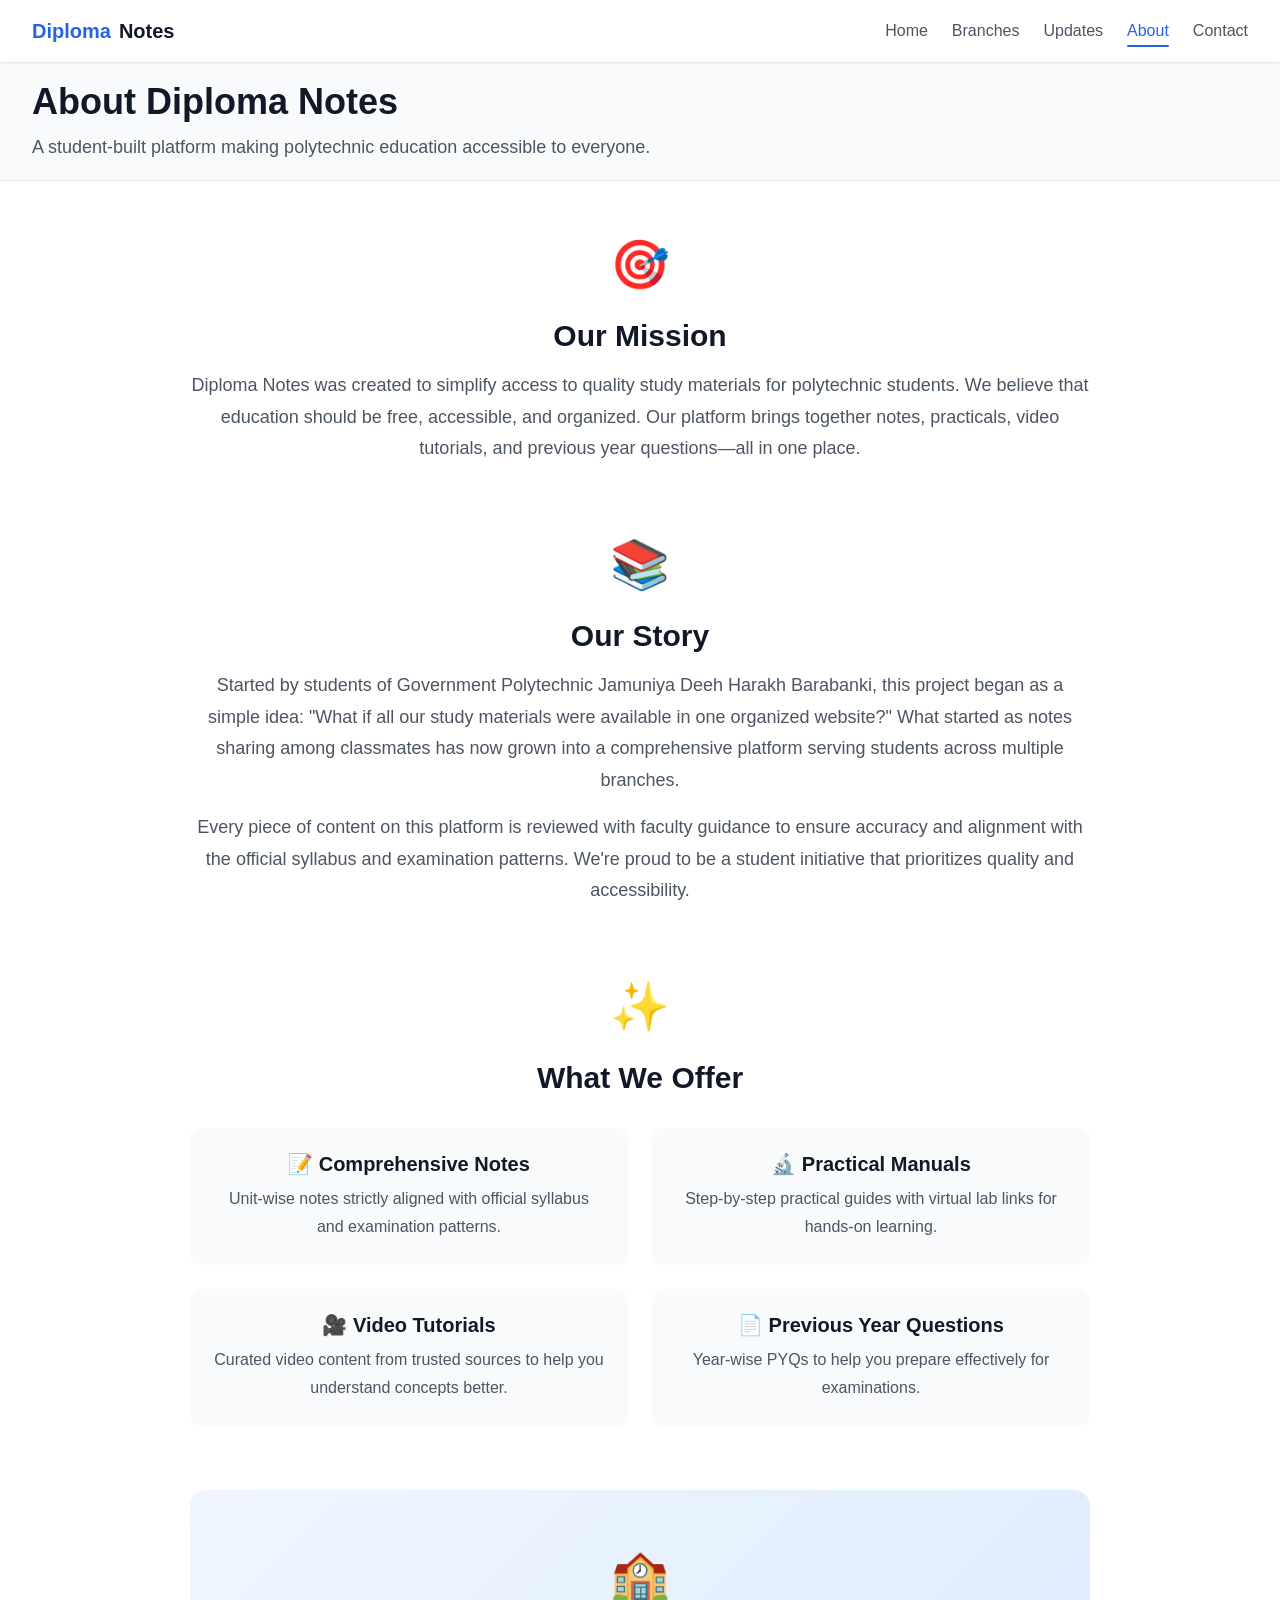
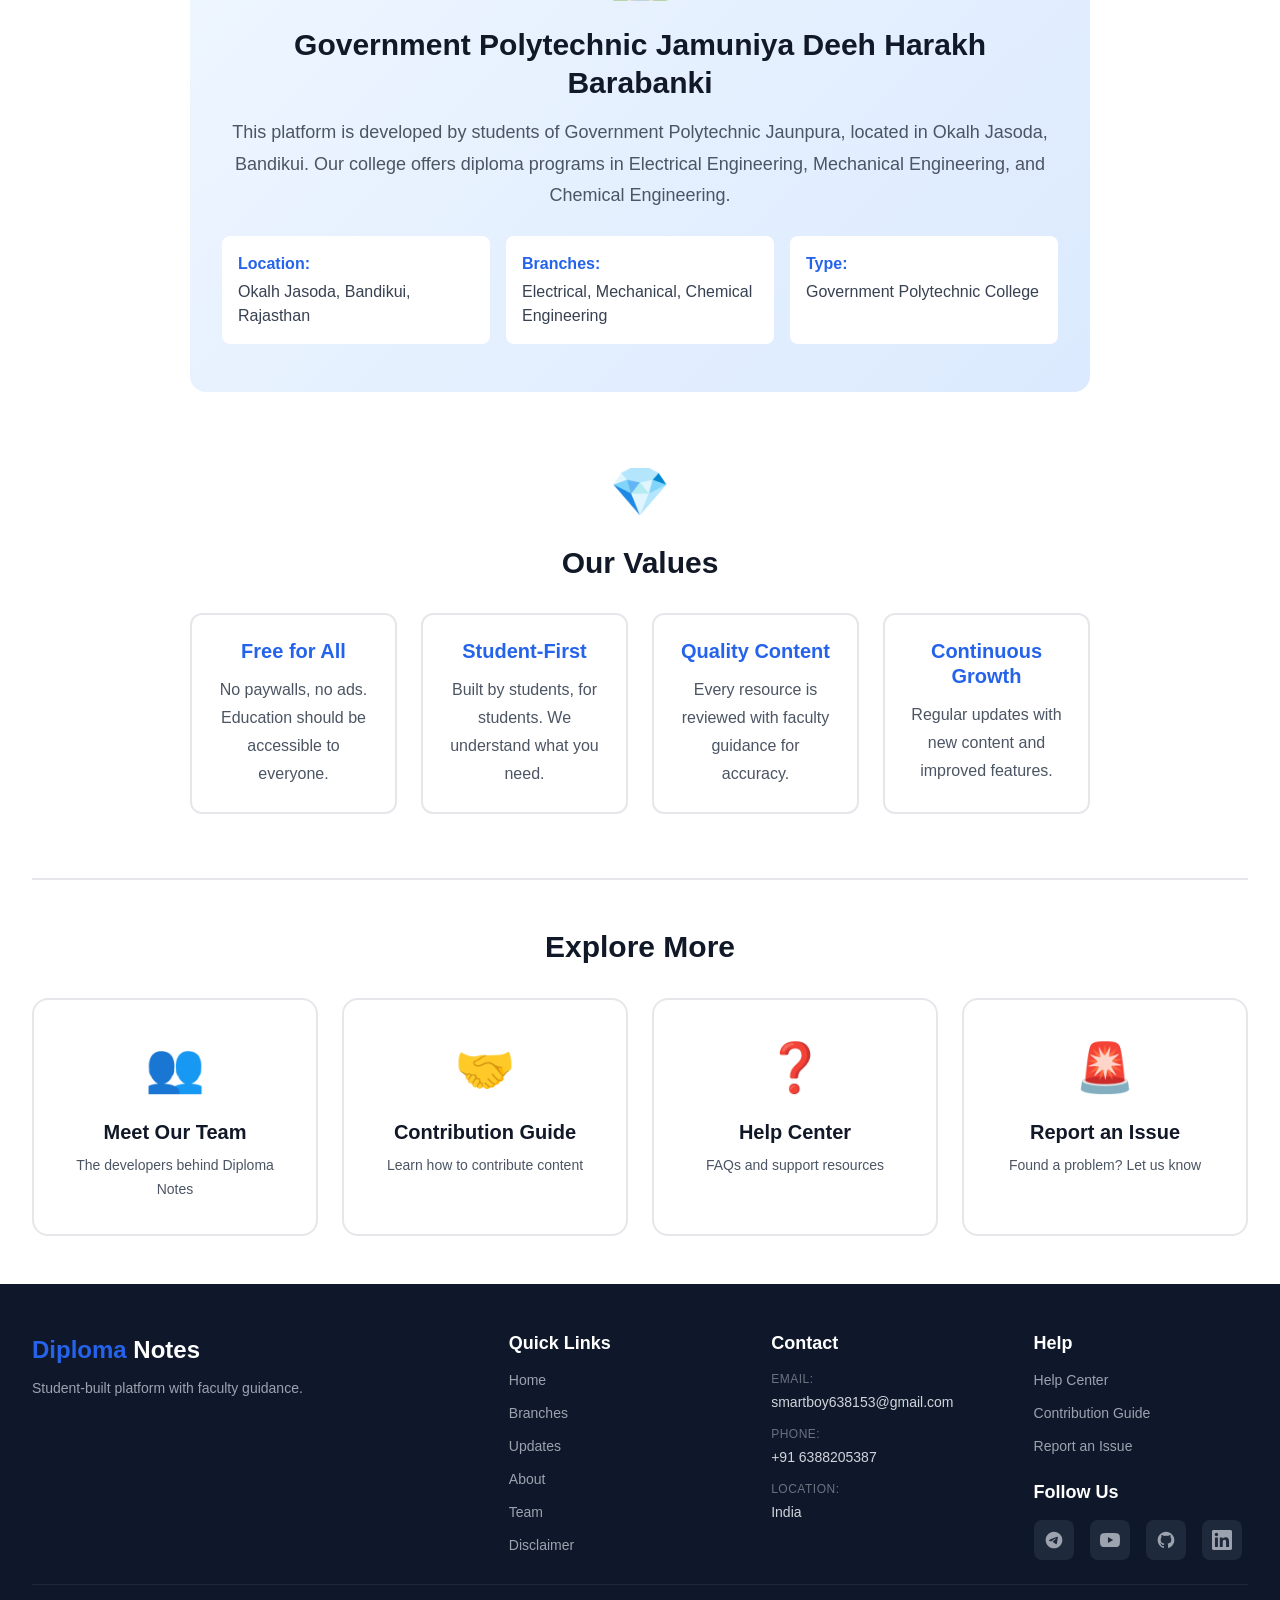
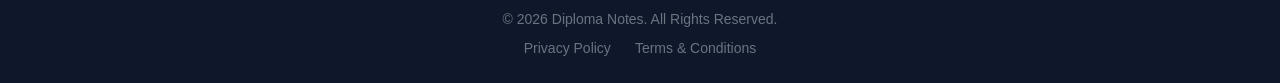
==== about.html @ 93ebcfeb "Update and add new file" ====
<!DOCTYPE html>
<html lang="en">
<head>
  <meta charset="UTF-8">
  <meta name="viewport" content="width=device-width, initial-scale=1.0">
  <meta name="description" content="About Diploma Notes - Student-built platform for polytechnic education">
  <title>About Us - Diploma Notes</title>
  
  <link rel="icon" type="image/png" href="assets/images/favicon.png">
  
  <!-- CSS Files -->
  <link rel="stylesheet" href="css/_variables.css">
  <link rel="stylesheet" href="css/_reset.css">
  <link rel="stylesheet" href="css/_base.css">
  <link rel="stylesheet" href="css/_components.css">
  <link rel="stylesheet" href="css/_layout.css">
  <link rel="stylesheet" href="css/about.css">
  <link rel="stylesheet" href="css/responsive.css">
</head>
<body>
  
  <!-- ===== NAVBAR ===== -->
  <nav class="navbar">
    <div class="container navbar-container">
      <a href="index.html" class="navbar-logo">
        <span class="navbar-logo-diploma">Diploma</span> Notes
      </a>
      
      <button class="navbar-toggle" aria-label="Toggle menu" id="navToggle">
        <span></span>
        <span></span>
        <span></span>
      </button>
      
      <div class="navbar-menu" id="navMenu">
        <a href="index.html" class="navbar-link">Home</a>
        <a href="index.html#branches" class="navbar-link">Branches</a>
        <a href="index.html#updates" class="navbar-link">Updates</a>
        <a href="about.html" class="navbar-link active">About</a>
        <a href="contact.html" class="navbar-link">Contact</a>
      </div>
    </div>
  </nav>
  
  <!-- ===== PAGE HEADER ===== -->
  <section class="page-header">
    <div class="container">
      <div class="page-header-content">
        <h1 class="page-title">About Diploma Notes</h1>
        <p class="page-description">
          A student-built platform making polytechnic education accessible to everyone.
        </p>
      </div>
    </div>
  </section>
  
  <!-- ===== ABOUT CONTENT ===== -->
  <section class="about-section">
    <div class="container">
      
      <!-- Mission -->
      <div class="about-content-block">
        <div class="about-icon">🎯</div>
        <h2 class="about-content-title">Our Mission</h2>
        <p class="about-content-text">
          Diploma Notes was created to simplify access to quality study materials for polytechnic students. 
          We believe that education should be free, accessible, and organized. Our platform brings together 
          notes, practicals, video tutorials, and previous year questions—all in one place.
        </p>
      </div>
      
      <!-- Story -->
      <div class="about-content-block">
        <div class="about-icon">📚</div>
        <h2 class="about-content-title">Our Story</h2>
        <p class="about-content-text">
          Started by students of Government Polytechnic Jamuniya Deeh Harakh Barabanki, this project 
          began as a simple idea: "What if all our study materials were available in one organized website?" 
          What started as notes sharing among classmates has now grown into a comprehensive platform serving 
          students across multiple branches.
        </p>
        <p class="about-content-text">
          Every piece of content on this platform is reviewed with faculty guidance to ensure accuracy and 
          alignment with the official syllabus and examination patterns. We're proud to be a student initiative 
          that prioritizes quality and accessibility.
        </p>
      </div>
      
      <!-- What We Offer -->
      <div class="about-content-block">
        <div class="about-icon">✨</div>
        <h2 class="about-content-title">What We Offer</h2>
        <div class="about-features-grid">
          <div class="about-feature-item">
            <h3>📝 Comprehensive Notes</h3>
            <p>Unit-wise notes strictly aligned with official syllabus and examination patterns.</p>
          </div>
          <div class="about-feature-item">
            <h3>🔬 Practical Manuals</h3>
            <p>Step-by-step practical guides with virtual lab links for hands-on learning.</p>
          </div>
          <div class="about-feature-item">
            <h3>🎥 Video Tutorials</h3>
            <p>Curated video content from trusted sources to help you understand concepts better.</p>
          </div>
          <div class="about-feature-item">
            <h3>📄 Previous Year Questions</h3>
            <p>Year-wise PYQs to help you prepare effectively for examinations.</p>
          </div>
        </div>
      </div>
      
      <!-- College Info -->
      <div class="about-content-block about-college">
        <div class="about-icon">🏫</div>
        <h2 class="about-content-title">Government Polytechnic Jamuniya Deeh Harakh Barabanki</h2>
        <p class="about-content-text">
          This platform is developed by students of Government Polytechnic Jaunpura, located in Okalh Jasoda, 
          Bandikui. Our college offers diploma programs in Electrical Engineering, Mechanical Engineering, 
          and Chemical Engineering.
        </p>
        <div class="college-info-grid">
          <div class="college-info-item">
            <strong>Location:</strong> Okalh Jasoda, Bandikui, Rajasthan
          </div>
          <div class="college-info-item">
            <strong>Branches:</strong> Electrical, Mechanical, Chemical Engineering
          </div>
          <div class="college-info-item">
            <strong>Type:</strong> Government Polytechnic College
          </div>
        </div>
      </div>
      
      <!-- Values -->
      <div class="about-content-block">
        <div class="about-icon">💎</div>
        <h2 class="about-content-title">Our Values</h2>
        <div class="about-values-grid">
          <div class="about-value-card">
            <h3>Free for All</h3>
            <p>No paywalls, no ads. Education should be accessible to everyone.</p>
          </div>
          <div class="about-value-card">
            <h3>Student-First</h3>
            <p>Built by students, for students. We understand what you need.</p>
          </div>
          <div class="about-value-card">
            <h3>Quality Content</h3>
            <p>Every resource is reviewed with faculty guidance for accuracy.</p>
          </div>
          <div class="about-value-card">
            <h3>Continuous Growth</h3>
            <p>Regular updates with new content and improved features.</p>
          </div>
        </div>
      </div>
      
      <!-- Quick Links -->
      <div class="about-quick-links">
        <h2>Explore More</h2>
        <div class="quick-links-grid">
          <a href="team.html" class="quick-link-card">
            <div class="quick-link-icon">👥</div>
            <h3>Meet Our Team</h3>
            <p>The developers behind Diploma Notes</p>
          </a>
          <a href="contribute.html" class="quick-link-card">
            <div class="quick-link-icon">🤝</div>
            <h3>Contribution Guide</h3>
            <p>Learn how to contribute content</p>
          </a>
          <a href="help.html" class="quick-link-card">
            <div class="quick-link-icon">❓</div>
            <h3>Help Center</h3>
            <p>FAQs and support resources</p>
          </a>
          <a href="report.html" class="quick-link-card">
            <div class="quick-link-icon">🚨</div>
            <h3>Report an Issue</h3>
            <p>Found a problem? Let us know</p>
          </a>
        </div>
      </div>
      
    </div>
  </section>
  
  <!-- ===== FOOTER ===== -->
  <footer class="footer">
    <div class="container">
      <div class="footer-container">
        <div class="footer-brand">
          <div class="footer-logo">
            <span class="footer-logo-diploma">Diploma</span> Notes
          </div>
          <p class="footer-tagline">Student-built platform with faculty guidance.</p>
        </div>
        
        <div>
          <h3 class="footer-section-title">Quick Links</h3>
          <div class="footer-links">
            <a href="index.html" class="footer-link">Home</a>
            <a href="index.html#branches" class="footer-link">Branches</a>
            <a href="index.html#updates" class="footer-link">Updates</a>
            <a href="about.html" class="footer-link">About</a>
            <a href="team.html" class="footer-link">Team</a>
            <a href="disclaimer.html" class="footer-link">Disclaimer</a>
          </div>
        </div>
        
        <div>
          <h3 class="footer-section-title">Contact</h3>
          <div class="footer-contact-item">
            <span class="footer-contact-label">Email:</span>
            <span class="footer-contact-value">smartboy638153@gmail.com</span>
          </div>
          <div class="footer-contact-item">
            <span class="footer-contact-label">Phone:</span>
            <span class="footer-contact-value">+91 6388205387</span>
          </div>
          <div class="footer-contact-item">
            <span class="footer-contact-label">Location:</span>
            <span class="footer-contact-value">India</span>
          </div>
        </div>
        
        <div>
          <h3 class="footer-section-title">Help</h3>
          <div class="footer-links">
            <a href="help.html" class="footer-link">Help Center</a>
            <a href="contribute.html" class="footer-link">Contribution Guide</a>
            <a href="report.html" class="footer-link">Report an Issue</a>
          </div>
          
          <h3 class="footer-section-title" style="margin-top: var(--space-6);">Follow Us</h3>
          <div class="footer-social">
            <a href="#" class="footer-social-link" aria-label="Telegram">
              <svg xmlns="http://www.w3.org/2000/svg" viewBox="0 0 24 24" fill="currentColor">
                <path d="M12 2C6.48 2 2 6.48 2 12s4.48 10 10 10 10-4.48 10-10S17.52 2 12 2zm4.64 6.8c-.15 1.58-.8 5.42-1.13 7.19-.14.75-.42 1-.68 1.03-.58.05-1.02-.38-1.58-.75-.88-.58-1.38-.94-2.23-1.5-.99-.65-.35-1.01.22-1.59.15-.15 2.71-2.48 2.76-2.69a.2.2 0 00-.05-.18c-.06-.05-.14-.03-.21-.02-.09.02-1.49.95-4.22 2.79-.4.27-.76.41-1.08.4-.36-.01-1.04-.2-1.55-.37-.63-.2-1.12-.31-1.08-.66.02-.18.27-.36.74-.55 2.92-1.27 4.86-2.11 5.83-2.51 2.78-1.16 3.35-1.36 3.73-1.36.08 0 .27.02.39.12.1.08.13.19.14.27-.01.06.01.24 0 .38z"/>
              </svg>
            </a>
            <a href="#" class="footer-social-link" aria-label="YouTube">
              <svg xmlns="http://www.w3.org/2000/svg" viewBox="0 0 24 24" fill="currentColor">
                <path d="M23.498 6.186a3.016 3.016 0 0 0-2.122-2.136C19.505 3.545 12 3.545 12 3.545s-7.505 0-9.377.505A3.017 3.017 0 0 0 .502 6.186C0 8.07 0 12 0 12s0 3.93.502 5.814a3.016 3.016 0 0 0 2.122 2.136c1.871.505 9.376.505 9.376.505s7.505 0 9.377-.505a3.015 3.015 0 0 0 2.122-2.136C24 15.93 24 12 24 12s0-3.93-.502-5.814zM9.545 15.568V8.432L15.818 12l-6.273 3.568z"/>
              </svg>
            </a>
            <a href="#" class="footer-social-link" aria-label="GitHub">
              <svg xmlns="http://www.w3.org/2000/svg" viewBox="0 0 24 24" fill="currentColor">
                <path d="M12 2C6.477 2 2 6.477 2 12c0 4.42 2.865 8.17 6.839 9.49.5.092.682-.217.682-.482 0-.237-.008-.866-.013-1.7-2.782.603-3.369-1.34-3.369-1.34-.454-1.156-1.11-1.463-1.11-1.463-.908-.62.069-.608.069-.608 1.003.07 1.531 1.03 1.531 1.03.892 1.529 2.341 1.087 2.91.831.092-.646.35-1.086.636-1.336-2.22-.253-4.555-1.11-4.555-4.943 0-1.091.39-1.984 1.029-2.683-.103-.253-.446-1.27.098-2.647 0 0 .84-.269 2.75 1.025A9.578 9.578 0 0112 6.836c.85.004 1.705.114 2.504.336 1.909-1.294 2.747-1.025 2.747-1.025.546 1.377.203 2.394.1 2.647.64.699 1.028 1.592 1.028 2.683 0 3.842-2.339 4.687-4.566 4.935.359.309.678.919.678 1.852 0 1.336-.012 2.415-.012 2.743 0 .267.18.578.688.48C19.138 20.167 22 16.418 22 12c0-5.523-4.477-10-10-10z"/>
              </svg>
            </a>
            <a href="#" class="footer-social-link" aria-label="LinkedIn">
              <svg xmlns="http://www.w3.org/2000/svg" viewBox="0 0 24 24" fill="currentColor">
                <path d="M20.447 20.452h-3.554v-5.569c0-1.328-.027-3.037-1.852-3.037-1.853 0-2.136 1.445-2.136 2.939v5.667H9.351V9h3.414v1.561h.046c.477-.9 1.637-1.85 3.37-1.85 3.601 0 4.267 2.37 4.267 5.455v6.286zM5.337 7.433c-1.144 0-2.063-.926-2.063-2.065 0-1.138.92-2.063 2.063-2.063 1.14 0 2.064.925 2.064 2.063 0 1.139-.925 2.065-2.064 2.065zm1.782 13.019H3.555V9h3.564v11.452zM22.225 0H1.771C.792 0 0 .774 0 1.729v20.542C0 23.227.792 24 1.771 24h20.451C23.2 24 24 23.227 24 22.271V1.729C24 .774 23.2 0 22.222 0h.003z"/>
              </svg>
            </a>
          </div>
        </div>
      </div>
      
      <div class="footer-bottom">
        <p class="footer-copyright">© 2026 Diploma Notes. All Rights Reserved.</p>
        <div class="footer-legal-links">
          <a href="disclaimer.html#privacy" class="footer-legal-link">Privacy Policy</a>
          <a href="disclaimer.html#terms" class="footer-legal-link">Terms & Conditions</a>
        </div>
      </div>
    </div>
  </footer>
  
  <!-- JavaScript Files -->
  <script src="js/config.js"></script>
  <script src="js/utils.js"></script>
  <script src="js/components/navbar.js"></script>
  <script src="js/main.js"></script>
  
</body>
</html>
---- css/_variables.css ----
/* ============================================
   DIPLOMA NOTES - CSS VARIABLES
   Design System: Colors, Typography, Spacing
   ============================================ */

:root {
  /* ===== COLORS ===== */
  
  /* Primary Colors (Blue) */
  --color-primary: #2563EB;          /* Main blue */
  --color-primary-dark: #1E40AF;     /* Darker blue */
  --color-primary-light: #3B82F6;    /* Lighter blue */
  --color-primary-lighter: #DBEAFE;  /* Very light blue */
  
  /* Accent Colors */
  --color-accent-green: #10B981;     /* Success/Job Alert */
  --color-accent-orange: #F59E0B;    /* Warning/Result */
  --color-accent-red: #EF4444;       /* Error */
  
  /* Neutral Colors */
  --color-white: #FFFFFF;
  --color-gray-50: #F9FAFB;
  --color-gray-100: #F3F4F6;
  --color-gray-200: #E5E7EB;
  --color-gray-300: #D1D5DB;
  --color-gray-400: #9CA3AF;
  --color-gray-500: #6B7280;
  --color-gray-600: #4B5563;
  --color-gray-700: #374151;
  --color-gray-800: #1F2937;
  --color-gray-900: #111827;
  --color-black: #000000;
  
  /* Dark Theme (Footer) */
  --color-dark-bg: #0F172A;
  --color-dark-lighter: #1E293B;
  
  /* ===== TYPOGRAPHY ===== */
  
  /* Font Families */
  --font-primary: -apple-system, BlinkMacSystemFont, 'Segoe UI', 'Roboto', 
                  'Oxygen', 'Ubuntu', 'Cantarell', sans-serif;
  --font-heading: 'Inter', var(--font-primary);
  
  /* Font Sizes */
  --text-xs: 0.75rem;      /* 12px */
  --text-sm: 0.875rem;     /* 14px */
  --text-base: 1rem;       /* 16px */
  --text-lg: 1.125rem;     /* 18px */
  --text-xl: 1.25rem;      /* 20px */
  --text-2xl: 1.5rem;      /* 24px */
  --text-3xl: 1.875rem;    /* 30px */
  --text-4xl: 2.25rem;     /* 36px */
  --text-5xl: 3rem;        /* 48px */
  
  /* Font Weights */
  --font-normal: 400;
  --font-medium: 500;
  --font-semibold: 600;
  --font-bold: 700;
  
  /* Line Heights */
  --leading-tight: 1.25;
  --leading-normal: 1.5;
  --leading-relaxed: 1.75;
  
  /* ===== SPACING ===== */
  --space-1: 0.25rem;   /* 4px */
  --space-2: 0.5rem;    /* 8px */
  --space-3: 0.75rem;   /* 12px */
  --space-4: 1rem;      /* 16px */
  --space-5: 1.25rem;   /* 20px */
  --space-6: 1.5rem;    /* 24px */
  --space-8: 2rem;      /* 32px */
  --space-10: 2.5rem;   /* 40px */
  --space-12: 3rem;     /* 48px */
  --space-16: 4rem;     /* 64px */
  --space-20: 5rem;     /* 80px */
  
  /* ===== BORDERS ===== */
  --border-radius-sm: 0.375rem;    /* 6px */
  --border-radius-md: 0.5rem;      /* 8px */
  --border-radius-lg: 0.75rem;     /* 12px */
  --border-radius-xl: 1rem;        /* 16px */
  --border-radius-full: 9999px;    /* Fully rounded */
  
  /* ===== SHADOWS ===== */
  --shadow-sm: 0 1px 2px 0 rgba(0, 0, 0, 0.05);
  --shadow-md: 0 4px 6px -1px rgba(0, 0, 0, 0.1);
  --shadow-lg: 0 10px 15px -3px rgba(0, 0, 0, 0.1);
  --shadow-xl: 0 20px 25px -5px rgba(0, 0, 0, 0.1);
  
  /* ===== TRANSITIONS ===== */
  --transition-fast: 150ms ease-in-out;
  --transition-base: 300ms ease-in-out;
  --transition-slow: 500ms ease-in-out;
  
  /* ===== LAYOUT ===== */
  --container-max-width: 1280px;
  --container-padding: var(--space-8);
  
  /* ===== Z-INDEX LAYERS ===== */
  --z-dropdown: 1000;
  --z-sticky: 1020;
  --z-fixed: 1030;
  --z-modal-backdrop: 1040;
  --z-modal: 1050;
  --z-popover: 1060;
  --z-tooltip: 1070;
}

/* ===== RESPONSIVE BREAKPOINTS ===== */
/* Mobile First Approach */

/* Extra Small (default) - 0px to 639px */
/* Small - 640px+ */
/* Medium - 768px+ */
/* Large - 1024px+ */
/* Extra Large - 1280px+ */
---- css/_base.css ----
/* ============================================
   DIPLOMA NOTES - BASE STYLES
   Global typography and common elements
   ============================================ */

body {
  font-family: var(--font-primary);
  font-size: var(--text-base);
  font-weight: var(--font-normal);
  line-height: var(--leading-normal);
  color: var(--color-gray-900);
  background-color: var(--color-white);
}

/* ===== HEADINGS ===== */
h1, h2, h3, h4, h5, h6 {
  font-family: var(--font-heading);
  font-weight: var(--font-bold);
  line-height: var(--leading-tight);
  color: var(--color-gray-900);
}

h1 {
  font-size: var(--text-4xl);
}

h2 {
  font-size: var(--text-3xl);
}

h3 {
  font-size: var(--text-2xl);
}

h4 {
  font-size: var(--text-xl);
}

h5 {
  font-size: var(--text-lg);
}

h6 {
  font-size: var(--text-base);
}

/* Mobile responsive headings */
@media (max-width: 767px) {
  h1 {
    font-size: var(--text-3xl);
  }
  
  h2 {
    font-size: var(--text-2xl);
  }
  
  h3 {
    font-size: var(--text-xl);
  }
}

/* ===== PARAGRAPHS ===== */
p {
  margin-bottom: var(--space-4);
  color: var(--color-gray-600);
}

p:last-child {
  margin-bottom: 0;
}

/* ===== LINKS ===== */
a {
  color: var(--color-primary);
  transition: color var(--transition-fast);
}

a:hover {
  color: var(--color-primary-dark);
}

/* ===== STRONG & EMPHASIS ===== */
strong, b {
  font-weight: var(--font-bold);
}

em, i {
  font-style: italic;
}

/* ===== CONTAINERS ===== */
.container {
  width: 100%;
  max-width: var(--container-max-width);
  margin: 0 auto;
  padding: 0 var(--container-padding);
}

/* ===== SECTIONS ===== */
section {
  padding: var(--space-12) 0;
}

@media (min-width: 768px) {
  section {
    padding: var(--space-16) 0;
  }
}

/* ===== UTILITY CLASSES ===== */

/* Text Colors */
.text-primary { color: var(--color-primary); }
.text-gray-500 { color: var(--color-gray-500); }
.text-gray-600 { color: var(--color-gray-600); }
.text-gray-900 { color: var(--color-gray-900); }

/* Text Sizes */
.text-sm { font-size: var(--text-sm); }
.text-base { font-size: var(--text-base); }
.text-lg { font-size: var(--text-lg); }
.text-xl { font-size: var(--text-xl); }

/* Font Weights */
.font-medium { font-weight: var(--font-medium); }
.font-semibold { font-weight: var(--font-semibold); }
.font-bold { font-weight: var(--font-bold); }

/* Margins */
.mb-2 { margin-bottom: var(--space-2); }
.mb-4 { margin-bottom: var(--space-4); }
.mb-6 { margin-bottom: var(--space-6); }
.mb-8 { margin-bottom: var(--space-8); }

/* Hidden */
.hidden {
  display: none !important;
}

/* Visually hidden (for screen readers) */
.sr-only {
  position: absolute;
  width: 1px;
  height: 1px;
  padding: 0;
  margin: -1px;
  overflow: hidden;
  clip: rect(0, 0, 0, 0);
  white-space: nowrap;
  border-width: 0;
}
---- css/_components.css ----
/* ============================================
   DIPLOMA NOTES - COMPONENTS
   Reusable UI components
   ============================================ */

/* ===== BUTTONS ===== */

.btn {
  display: inline-flex;
  align-items: center;
  justify-content: center;
  gap: var(--space-2);
  padding: var(--space-3) var(--space-6);
  font-size: var(--text-base);
  font-weight: var(--font-medium);
  line-height: 1;
  border-radius: var(--border-radius-md);
  transition: all var(--transition-fast);
  cursor: pointer;
  border: none;
  text-decoration: none;
  white-space: nowrap;
}

.btn:disabled {
  opacity: 0.5;
  cursor: not-allowed;
}

/* Button Variants */
.btn-primary {
  background-color: var(--color-primary);
  color: var(--color-white);
}

.btn-primary:hover:not(:disabled) {
  background-color: var(--color-primary-dark);
  transform: translateY(-1px);
  box-shadow: var(--shadow-md);
}

.btn-outline {
  background-color: transparent;
  color: var(--color-primary);
  border: 2px solid var(--color-primary);
}

.btn-outline:hover:not(:disabled) {
  background-color: var(--color-primary);
  color: var(--color-white);
}

.btn-secondary {
  background-color: var(--color-gray-100);
  color: var(--color-gray-900);
}

.btn-secondary:hover:not(:disabled) {
  background-color: var(--color-gray-200);
}

/* Button Sizes */
.btn-sm {
  padding: var(--space-2) var(--space-4);
  font-size: var(--text-sm);
}

.btn-lg {
  padding: var(--space-4) var(--space-8);
  font-size: var(--text-lg);
}

/* ===== CARDS ===== */

.card {
  background-color: var(--color-white);
  border-radius: var(--border-radius-lg);
  border: 1px solid var(--color-gray-200);
  overflow: hidden;
  transition: all var(--transition-base);
}

.card:hover {
  box-shadow: var(--shadow-lg);
  transform: translateY(-2px);
}

.card-body {
  padding: var(--space-6);
}

.card-title {
  font-size: var(--text-xl);
  font-weight: var(--font-semibold);
  color: var(--color-gray-900);
  margin-bottom: var(--space-2);
}

.card-description {
  font-size: var(--text-sm);
  color: var(--color-gray-600);
  line-height: var(--leading-relaxed);
}

/* Card with Icon */
.card-icon {
  width: 48px;
  height: 48px;
  display: flex;
  align-items: center;
  justify-content: center;
  background-color: var(--color-primary-lighter);
  border-radius: var(--border-radius-md);
  margin-bottom: var(--space-4);
  font-size: var(--text-2xl);
}

/* Clickable Card */
.card-clickable {
  cursor: pointer;
  text-decoration: none;
  display: block;
}

.card-clickable:hover {
  border-color: var(--color-primary);
}

/* ===== TABS ===== */

.tabs {
  display: flex;
  gap: var(--space-2);
  border-bottom: 2px solid var(--color-gray-200);
  overflow-x: auto;
  -webkit-overflow-scrolling: touch;
  scrollbar-width: none;
}

.tabs::-webkit-scrollbar {
  display: none;
}

.tab-button {
  padding: var(--space-3) var(--space-4);
  font-size: var(--text-base);
  font-weight: var(--font-medium);
  color: var(--color-gray-600);
  background: none;
  border: none;
  border-bottom: 2px solid transparent;
  cursor: pointer;
  transition: all var(--transition-fast);
  white-space: nowrap;
  position: relative;
  bottom: -2px;
}

.tab-button:hover {
  color: var(--color-primary);
}

.tab-button.active {
  color: var(--color-primary);
  border-bottom-color: var(--color-primary);
}

.tab-content {
  display: none;
  padding: var(--space-6) 0;
  animation: fadeIn var(--transition-base);
}

.tab-content.active {
  display: block;
}

@keyframes fadeIn {
  from {
    opacity: 0;
    transform: translateY(10px);
  }
  to {
    opacity: 1;
    transform: translateY(0);
  }
}

/* ===== TAGS/BADGES ===== */

.tag {
  display: inline-flex;
  align-items: center;
  padding: var(--space-1) var(--space-3);
  font-size: var(--text-xs);
  font-weight: var(--font-semibold);
  border-radius: var(--border-radius-full);
  text-transform: uppercase;
  letter-spacing: 0.5px;
}

.tag-exam {
  background-color: #DBEAFE;
  color: #1E40AF;
}

.tag-job {
  background-color: #D1FAE5;
  color: #065F46;
}

.tag-result {
  background-color: #FEF3C7;
  color: #92400E;
}

/* ===== CHECKMARK ICON ===== */

.checkmark-icon {
  width: 80px;
  height: 80px;
  display: flex;
  align-items: center;
  justify-content: center;
  background-color: #DBEAFE;
  border-radius: var(--border-radius-md);
}

.checkmark-icon svg {
  width: 48px;
  height: 48px;
  stroke: var(--color-primary);
  stroke-width: 3;
}

/* ===== FEATURE CARDS ===== */

.feature-card {
  background-color: var(--color-white);
  border: 1px solid var(--color-gray-200);
  border-radius: var(--border-radius-lg);
  padding: var(--space-6);
  text-align: center;
  transition: all var(--transition-base);
}

.feature-card:hover {
  box-shadow: var(--shadow-md);
  transform: translateY(-4px);
}

.feature-card-icon {
  margin: 0 auto var(--space-4);
}

.feature-card-title {
  font-size: var(--text-lg);
  font-weight: var(--font-semibold);
  margin-bottom: var(--space-2);
  color: var(--color-gray-900);
}

.feature-card-description {
  font-size: var(--text-sm);
  color: var(--color-gray-600);
  line-height: var(--leading-relaxed);
}

/* ===== BRANCH CARDS ===== */

.branch-card {
  background-color: var(--color-white);
  border: 2px solid var(--color-gray-200);
  border-radius: var(--border-radius-xl);
  padding: var(--space-6);
  text-decoration: none;
  display: block;
  transition: all var(--transition-base);
  cursor: pointer;
}

.branch-card:hover {
  border-color: var(--color-primary);
  box-shadow: var(--shadow-lg);
  transform: translateY(-4px);
}

.branch-card-image {
  width: 100%;
  height: 220px;
  object-fit:contain;
  border-radius: var(--border-radius-md);
  margin-bottom: var(--space-2);
}

.branch-card-title {
  font-size: var(--text-xl);
  font-weight: var(--font-bold);
  color: var(--color-gray-900);
  margin-bottom: var(--space-2);
}

.branch-card-description {
  font-size: var(--text-sm);
  color: var(--color-gray-600);
  margin-bottom: var(--space-4);
  line-height: var(--leading-relaxed);
}

/* ===== SUBJECT CARDS ===== */

.subject-card {
  background-color: var(--color-white);
  border: 1px solid var(--color-gray-200);
  border-radius: var(--border-radius-lg);
  padding: var(--space-4);
  cursor: pointer;
  transition: all var(--transition-base);
  display: block;
  text-decoration: none;
}

.subject-card:hover {
  border-color: var(--color-primary-light);
  box-shadow: var(--shadow-md);
}

.subject-card-header {
  margin-bottom: var(--space-3);
}

.subject-card-title {
  font-size: var(--text-lg);
  font-weight: var(--font-semibold);
  color: var(--color-gray-900);
  margin-bottom: var(--space-1);
}

.subject-card-meta {
  font-size: var(--text-sm);
  color: var(--color-gray-500);
}

/* ===== UPDATE CARDS ===== */

.update-card {
  background-color: var(--color-white);
  border-left: 4px solid var(--color-primary);
  padding: var(--space-4);
  border-radius: var(--border-radius-md);
  display: flex;
  align-items: center;
  justify-content: space-between;
  gap: var(--space-4);
  transition: all var(--transition-fast);
  cursor: pointer;
}

.update-card:hover {
  background-color: var(--color-gray-50);
  box-shadow: var(--shadow-sm);
}

.update-card-content {
  flex: 1;
}

.update-card-title {
  font-size: var(--text-base);
  font-weight: var(--font-medium);
  color: var(--color-gray-900);
  margin-bottom: var(--space-1);
}

.update-card-date {
  font-size: var(--text-sm);
  color: var(--color-gray-500);
}

/* ===== RECENTLY VIEWED ===== */

.recently-viewed-card {
  background-color: var(--color-white);
  border: 1px solid var(--color-gray-200);
  border-radius: var(--border-radius-lg);
  padding: var(--space-3);
  cursor: pointer;
  transition: all var(--transition-fast);
  text-decoration: none;
  display: block;
}

.recently-viewed-card:hover {
  border-color: var(--color-primary);
  box-shadow: var(--shadow-sm);
}

.recently-viewed-card-title {
  font-size: var(--text-base);
  font-weight: var(--font-medium);
  color: var(--color-gray-900);
  margin-bottom: var(--space-1);
}

.recently-viewed-card-meta {
  font-size: var(--text-sm);
  color: var(--color-gray-500);
}

/* ===== UNIT LIST ITEMS ===== */

.unit-item {
  background-color: var(--color-white);
  border: 1px solid var(--color-gray-200);
  border-radius: var(--border-radius-md);
  padding: var(--space-4);
  margin-bottom: var(--space-3);
}

.unit-item-header {
  display: flex;
  justify-content: space-between;
  align-items: flex-start;
  gap: var(--space-4);
  margin-bottom: var(--space-2);
}

.unit-item-title {
  font-size: var(--text-base);
  font-weight: var(--font-semibold);
  color: var(--color-gray-900);
  flex: 1;
}

.unit-item-actions {
  display: flex;
  gap: var(--space-2);
  flex-shrink: 0;
}

.unit-item-summary {
  font-size: var(--text-sm);
  color: var(--color-gray-600);
  line-height: var(--leading-relaxed);
}

/* ===== PRACTICAL LIST ITEMS ===== */

.practical-item {
  background-color: var(--color-white);
  border: 1px solid var(--color-gray-200);
  border-radius: var(--border-radius-md);
  padding: var(--space-4);
  margin-bottom: var(--space-3);
  display: flex;
  justify-content: space-between;
  align-items: center;
  gap: var(--space-4);
  transition: all var(--transition-fast);
}

.practical-item:hover {
  background-color: var(--color-gray-50);
}

.practical-item-content {
  flex: 1;
  cursor: pointer;
}

.practical-item-title {
  font-size: var(--text-base);
  font-weight: var(--font-medium);
  color: var(--color-gray-900);
  margin-bottom: var(--space-1);
}

.practical-item-description {
  font-size: var(--text-sm);
  color: var(--color-gray-600);
}

.practical-item-actions {
  display: flex;
  gap: var(--space-2);
  flex-shrink: 0;
}

/* ===== BACK BUTTON ===== */

.back-button {
  display: inline-flex;
  align-items: center;
  gap: var(--space-2);
  color: var(--color-gray-600);
  font-size: var(--text-base);
  font-weight: var(--font-medium);
  margin-bottom: var(--space-6);
  cursor: pointer;
  transition: color var(--transition-fast);
}

.back-button:hover {
  color: var(--color-primary);
}

.back-button svg {
  width: 20px;
  height: 20px;
}
---- css/_layout.css ----
/* ============================================
   DIPLOMA NOTES - LAYOUT
   Grid, Navbar, Footer, Containers
   ============================================ */

/* ===== NAVBAR ===== */
/* ===== NAVBAR ===== */

.navbar {
  background-color: var(--color-white);
  border-bottom: 1px solid var(--color-gray-200);
  padding: var(--space-4) 0;
  position: sticky;
  top: 0;
  z-index: 1020;
  box-shadow: var(--shadow-sm);
  width: 100%;
  /* IMPORTANT: Remove any transform that could hide navbar */
  transform: none !important;
  transition: box-shadow 0.3s ease;
}

/* Scrolled state - add shadow */
.navbar.scrolled {
  box-shadow: var(--shadow-md);
}

.navbar-container {
  display: flex;
  align-items: center;
  justify-content: space-between;
}

.navbar-logo {
  font-size: var(--text-xl);
  font-weight: var(--font-bold);
  color: var(--color-gray-900);
  text-decoration: none;
  display: flex;
  align-items: center;
  gap: var(--space-2);
  z-index: 1021;
  position: relative;
}

.navbar-logo-diploma {
  color: var(--color-primary);
}

.navbar-menu {
  display: flex;
  gap: var(--space-6);
  align-items: center;
}

.navbar-link {
  font-size: var(--text-base);
  font-weight: var(--font-medium);
  color: var(--color-gray-600);
  text-decoration: none;
  transition: color var(--transition-fast);
  white-space: nowrap;
  position: relative;
}

.navbar-link:hover,
.navbar-link.active {
  color: var(--color-primary);
}

/* Active link indicator */
.navbar-link.active::after {
  content: '';
  position: absolute;
  bottom: -4px;
  left: 0;
  right: 0;
  height: 2px;
  background-color: var(--color-primary);
  border-radius: 2px;
}

/* Mobile Menu Toggle */
.navbar-toggle {
  display: none;
  flex-direction: column;
  gap: 5px;
  cursor: pointer;
  padding: var(--space-2);
  background: none;
  border: none;
  z-index: 1021;
  position: relative;
}

.navbar-toggle span {
  width: 25px;
  height: 3px;
  background-color: var(--color-gray-900);
  transition: all var(--transition-fast);
  border-radius: 2px;
}

/* Hamburger animation when active */
.navbar-toggle.active span:nth-child(1) {
  transform: rotate(45deg) translate(7px, 7px);
}

.navbar-toggle.active span:nth-child(2) {
  opacity: 0;
}

.navbar-toggle.active span:nth-child(3) {
  transform: rotate(-45deg) translate(7px, -7px);
}

/* Mobile Menu */
@media (max-width: 767px) {
  .navbar-toggle {
    display: flex;
  }
  
  .navbar-menu {
    position: fixed;
    top: 0;
    left: 0;
    right: 0;
    bottom: 0;
    background-color: var(--color-white);
    flex-direction: column;
    padding: var(--space-20) var(--space-6) var(--space-6);
    gap: var(--space-4);
    box-shadow: var(--shadow-lg);
    /* IMPORTANT: Use visibility instead of display for smooth transitions */
    visibility: hidden;
    opacity: 0;
    transform: translateX(100%);
    transition: all var(--transition-base);
    z-index: 1019; /* Below toggle button */
  }
  
  .navbar-menu.active {
    visibility: visible;
    opacity: 1;
    transform: translateX(0);
  }
  
  .navbar-link {
    width: 100%;
    padding: var(--space-3) 0;
    border-bottom: 1px solid var(--color-gray-200);
    font-size: var(--text-lg);
  }
  
  .navbar-link.active::after {
    display: none;
  }
  
  .navbar-link.active {
    background-color: var(--color-gray-50);
    padding-left: var(--space-4);
    border-left: 3px solid var(--color-primary);
  }
}

/* Tablet and Desktop - ensure menu is always visible */
@media (min-width: 768px) {
  .navbar-menu {
    position: static !important;
    visibility: visible !important;
    opacity: 1 !important;
    transform: none !important;
  }
}
/* ===== FOOTER ===== */

.footer {
  background-color: var(--color-dark-bg);
  color: var(--color-white);
  padding: var(--space-12) 0 var(--space-6);
}

.footer-container {
  display: grid;
  grid-template-columns: 1fr;
  gap: var(--space-8);
}

@media (min-width: 768px) {
  .footer-container {
    grid-template-columns: 2fr 1fr 1fr 1fr;
    gap: var(--space-12);
  }
}

.footer-brand {
  margin-bottom: var(--space-4);
}

.footer-logo {
  font-size: var(--text-2xl);
  font-weight: var(--font-bold);
  color: var(--color-white);
  margin-bottom: var(--space-2);
}

.footer-logo-diploma {
  color: var(--color-primary);
}

.footer-tagline {
  font-size: var(--text-sm);
  color: var(--color-gray-400);
  line-height: var(--leading-relaxed);
}

.footer-section-title {
  font-size: var(--text-lg);
  font-weight: var(--font-semibold);
  color: var(--color-white);
  margin-bottom: var(--space-4);
}

.footer-links {
  display: flex;
  flex-direction: column;
  gap: var(--space-3);
}

.footer-link {
  color: var(--color-gray-400);
  font-size: var(--text-sm);
  text-decoration: none;
  transition: color var(--transition-fast);
}

.footer-link:hover {
  color: var(--color-primary-light);
}

.footer-contact-item {
  display: flex;
  flex-direction: column;
  gap: var(--space-1);
  margin-bottom: var(--space-3);
}

.footer-contact-label {
  font-size: var(--text-xs);
  color: var(--color-gray-500);
  text-transform: uppercase;
  letter-spacing: 0.5px;
}

.footer-contact-value {
  font-size: var(--text-sm);
  color: var(--color-gray-300);
}

.footer-social {
  display: flex;
  gap: var(--space-4);
  margin-top: var(--space-4);
}

.footer-social-link {
  width: 40px;
  height: 40px;
  display: flex;
  align-items: center;
  justify-content: center;
  background-color: var(--color-dark-lighter);
  border-radius: var(--border-radius-md);
  color: var(--color-gray-400);
  transition: all var(--transition-fast);
}

.footer-social-link:hover {
  background-color: var(--color-primary);
  color: var(--color-white);
  transform: translateY(-2px);
}

.footer-social-link svg {
  width: 20px;
  height: 20px;
}

.footer-bottom {
  margin-top: var(--space-6);
  padding-top: var(--space-6);
  border-top: 1px solid var(--color-dark-lighter);
  text-align: center;
}

.footer-copyright {
  font-size: var(--text-sm);
  color: var(--color-gray-500);
  margin-bottom: var(--space-2);
}

.footer-legal-links {
  display: flex;
  justify-content: center;
  gap: var(--space-6);
  flex-wrap: wrap;
}

.footer-legal-link {
  font-size: var(--text-sm);
  color: var(--color-gray-500);
  text-decoration: none;
  transition: color var(--transition-fast);
}

.footer-legal-link:hover {
  color: var(--color-primary-light);
}

/* ===== GRID SYSTEMS ===== */

.grid {
  display: grid;
  gap: var(--space-6);
}

.grid-cols-1 {
  grid-template-columns: 1fr;
}

.grid-cols-2 {
  grid-template-columns: repeat(2, 1fr);
}

.grid-cols-3 {
  grid-template-columns: repeat(3, 1fr);
}

.grid-cols-4 {
  grid-template-columns: repeat(4, 1fr);
}

/* Responsive Grids */
@media (max-width: 767px) {
  .grid-cols-2,
  .grid-cols-3,
  .grid-cols-4 {
    grid-template-columns: 1fr;
  }
}

@media (min-width: 768px) and (max-width: 1023px) {
  .grid-cols-3,
  .grid-cols-4 {
    grid-template-columns: repeat(2, 1fr);
  }
}

/* ===== SECTION HEADERS ===== */

.section-header {
  margin-bottom: var(--space-8);
}

.section-title {
  font-size: var(--text-3xl);
  font-weight: var(--font-bold);
  color: var(--color-gray-900);
  margin-bottom: var(--space-2);
}

.section-subtitle {
  font-size: var(--text-lg);
  color: var(--color-gray-600);
  line-height: var(--leading-relaxed);
}

.section-title span {
  color: var(--color-primary);
}
.text-highlight {
  color: var(--color-primary);
}

/* ===== PAGE HEADER ===== */

.page-header {
  background-color: var(--color-gray-50);
  padding: var(--space-4) 0;
  border-bottom: 1px solid var(--color-gray-200);
  /* margin-bottom: var(--space-8); */
}

.page-header-content {
  max-width: 800px;
}

.page-title {
  font-size: var(--text-4xl);
  font-weight: var(--font-bold);
  color: var(--color-gray-900);
  margin-bottom: var(--space-2);
}

.page-description {
  font-size: var(--text-lg);
  color: var(--color-gray-600);
  line-height: var(--leading-relaxed);
}

@media (max-width: 767px) {
  .page-title {
    font-size: var(--text-2xl);
  }
  
  .page-description {
    font-size: var(--text-base);
  }
}
---- css/about.css ----
/* ============================================
   DIPLOMA NOTES - ABOUT PAGE STYLES
   ============================================ */

/* ===== ABOUT SECTION ===== */

.about-section {
  background-color: var(--color-white);
  padding: var(--space-12) 0;
}

/* ===== CONTENT BLOCKS ===== */

.about-content-block {
  margin-bottom: var(--space-16);
  max-width: 900px;
  margin-left: auto;
  margin-right: auto;
}

.about-icon {
  font-size: 48px;
  margin-bottom: var(--space-4);
  text-align: center;
}

.about-content-title {
  font-size: var(--text-3xl);
  font-weight: var(--font-bold);
  color: var(--color-gray-900);
  margin-bottom: var(--space-4);
  text-align: center;
}

.about-content-text {
  font-size: var(--text-lg);
  color: var(--color-gray-600);
  line-height: var(--leading-relaxed);
  margin-bottom: var(--space-4);
  text-align: center;
}

.about-content-text:last-child {
  margin-bottom: 0;
}

@media (max-width: 767px) {
  .about-content-title {
    font-size: var(--text-2xl);
  }
  
  .about-content-text {
    font-size: var(--text-base);
  }
}

/* ===== FEATURES GRID ===== */

.about-features-grid {
  display: grid;
  grid-template-columns: 1fr;
  gap: var(--space-6);
  margin-top: var(--space-8);
}

@media (min-width: 768px) {
  .about-features-grid {
    grid-template-columns: repeat(2, 1fr);
  }
}

.about-feature-item {
  background-color: var(--color-gray-50);
  border-radius: var(--border-radius-lg);
  padding: var(--space-6);
  text-align: center;
  transition: all var(--transition-base);
}

.about-feature-item:hover {
  background-color: var(--color-primary-lighter);
  transform: translateY(-4px);
  box-shadow: var(--shadow-md);
}

.about-feature-item h3 {
  font-size: var(--text-xl);
  font-weight: var(--font-semibold);
  color: var(--color-gray-900);
  margin-bottom: var(--space-2);
}

.about-feature-item p {
  font-size: var(--text-base);
  color: var(--color-gray-600);
  line-height: var(--leading-relaxed);
  margin: 0;
}

/* ===== COLLEGE INFO ===== */

.about-college {
  background: linear-gradient(135deg, #EFF6FF 0%, #DBEAFE 100%);
  border-radius: var(--border-radius-xl);
  padding: var(--space-12) var(--space-8);
}

.college-info-grid {
  display: grid;
  grid-template-columns: 1fr;
  gap: var(--space-4);
  margin-top: var(--space-6);
}

@media (min-width: 768px) {
  .college-info-grid {
    grid-template-columns: repeat(3, 1fr);
  }
}

.college-info-item {
  background-color: var(--color-white);
  border-radius: var(--border-radius-md);
  padding: var(--space-4);
  font-size: var(--text-base);
  color: var(--color-gray-700);
}

.college-info-item strong {
  display: block;
  color: var(--color-primary);
  font-weight: var(--font-semibold);
  margin-bottom: var(--space-1);
}

/* ===== VALUES GRID ===== */

.about-values-grid {
  display: grid;
  grid-template-columns: 1fr;
  gap: var(--space-6);
  margin-top: var(--space-8);
}

@media (min-width: 640px) {
  .about-values-grid {
    grid-template-columns: repeat(2, 1fr);
  }
}

@media (min-width: 1024px) {
  .about-values-grid {
    grid-template-columns: repeat(4, 1fr);
  }
}

.about-value-card {
  background-color: var(--color-white);
  border: 2px solid var(--color-gray-200);
  border-radius: var(--border-radius-lg);
  padding: var(--space-6);
  text-align: center;
  transition: all var(--transition-base);
}

.about-value-card:hover {
  border-color: var(--color-primary);
  box-shadow: var(--shadow-lg);
  transform: translateY(-4px);
}

.about-value-card h3 {
  font-size: var(--text-xl);
  font-weight: var(--font-bold);
  color: var(--color-primary);
  margin-bottom: var(--space-3);
}

.about-value-card p {
  font-size: var(--text-base);
  color: var(--color-gray-600);
  line-height: var(--leading-relaxed);
  margin: 0;
}

/* ===== QUICK LINKS SECTION ===== */

.about-quick-links {
  margin-top: var(--space-16);
  padding-top: var(--space-12);
  border-top: 2px solid var(--color-gray-200);
}

.about-quick-links h2 {
  font-size: var(--text-3xl);
  font-weight: var(--font-bold);
  color: var(--color-gray-900);
  text-align: center;
  margin-bottom: var(--space-8);
}

.quick-links-grid {
  display: grid;
  grid-template-columns: 1fr;
  gap: var(--space-6);
}

@media (min-width: 640px) {
  .quick-links-grid {
    grid-template-columns: repeat(2, 1fr);
  }
}

@media (min-width: 1024px) {
  .quick-links-grid {
    grid-template-columns: repeat(4, 1fr);
  }
}

.quick-link-card {
  background-color: var(--color-white);
  border: 2px solid var(--color-gray-200);
  border-radius: var(--border-radius-xl);
  padding: var(--space-8);
  text-align: center;
  text-decoration: none;
  display: block;
  transition: all var(--transition-base);
}

.quick-link-card:hover {
  border-color: var(--color-primary);
  box-shadow: var(--shadow-xl);
  transform: translateY(-8px);
}

.quick-link-icon {
  font-size: 48px;
  margin-bottom: var(--space-4);
}

.quick-link-card h3 {
  font-size: var(--text-xl);
  font-weight: var(--font-semibold);
  color: var(--color-gray-900);
  margin-bottom: var(--space-2);
}

.quick-link-card p {
  font-size: var(--text-sm);
  color: var(--color-gray-600);
  line-height: var(--leading-relaxed);
  margin: 0;
}

/* Mobile Responsive */
@media (max-width: 767px) {
  .about-section {
    padding: var(--space-8) 0;
  }
  
  .about-content-block {
    margin-bottom: var(--space-12);
  }
  
  .about-icon {
    font-size: 36px;
  }
  
  .about-quick-links h2 {
    font-size: var(--text-2xl);
  }
}
---- css/responsive.css ----
/* ============================================
   DIPLOMA NOTES - RESPONSIVE STYLES
   Mobile-first responsive utilities
   ============================================ */

/* ===== MOBILE UTILITIES ===== */

/* Hide on mobile */
@media (max-width: 767px) {
  .hide-mobile {
    display: none !important;
  }
}

/* Show only on mobile */
.show-mobile {
  display: block;
}

@media (min-width: 768px) {
  .show-mobile {
    display: none !important;
  }
}

/* ===== TABLET UTILITIES ===== */

/* Hide on tablet */
@media (min-width: 768px) and (max-width: 1023px) {
  .hide-tablet {
    display: none !important;
  }
}

/* Show only on tablet */
.show-tablet {
  display: none;
}

@media (min-width: 768px) and (max-width: 1023px) {
  .show-tablet {
    display: block !important;
  }
}

/* ===== DESKTOP UTILITIES ===== */

/* Hide on desktop */
@media (min-width: 1024px) {
  .hide-desktop {
    display: none !important;
  }
}

/* Show only on desktop */
.show-desktop {
  display: none;
}

@media (min-width: 1024px) {
  .show-desktop {
    display: block !important;
  }
}

/* ===== RESPONSIVE TEXT SIZES ===== */

@media (max-width: 767px) {
  .text-responsive-xl {
    font-size: var(--text-lg);
  }
  
  .text-responsive-2xl {
    font-size: var(--text-xl);
  }
  
  .text-responsive-3xl {
    font-size: var(--text-2xl);
  }
  
  .text-responsive-4xl {
    font-size: var(--text-3xl);
  }
}

/* ===== RESPONSIVE SPACING ===== */

@media (max-width: 767px) {
  .container {
    padding: 0 var(--space-4);
  }
  
  section {
    padding: var(--space-8) 0;
  }
}

/* ===== RESPONSIVE FLEX ===== */

.flex-mobile-column {
  display: flex;
}

@media (max-width: 767px) {
  .flex-mobile-column {
    flex-direction: column;
  }
}

/* ===== RESPONSIVE GRID ===== */

.grid-responsive {
  display: grid;
  gap: var(--space-6);
}

@media (max-width: 767px) {
  .grid-responsive {
    grid-template-columns: 1fr;
  }
}

@media (min-width: 768px) and (max-width: 1023px) {
  .grid-responsive {
    grid-template-columns: repeat(2, 1fr);
  }
}

@media (min-width: 1024px) {
  .grid-responsive {
    grid-template-columns: repeat(3, 1fr);
  }
}
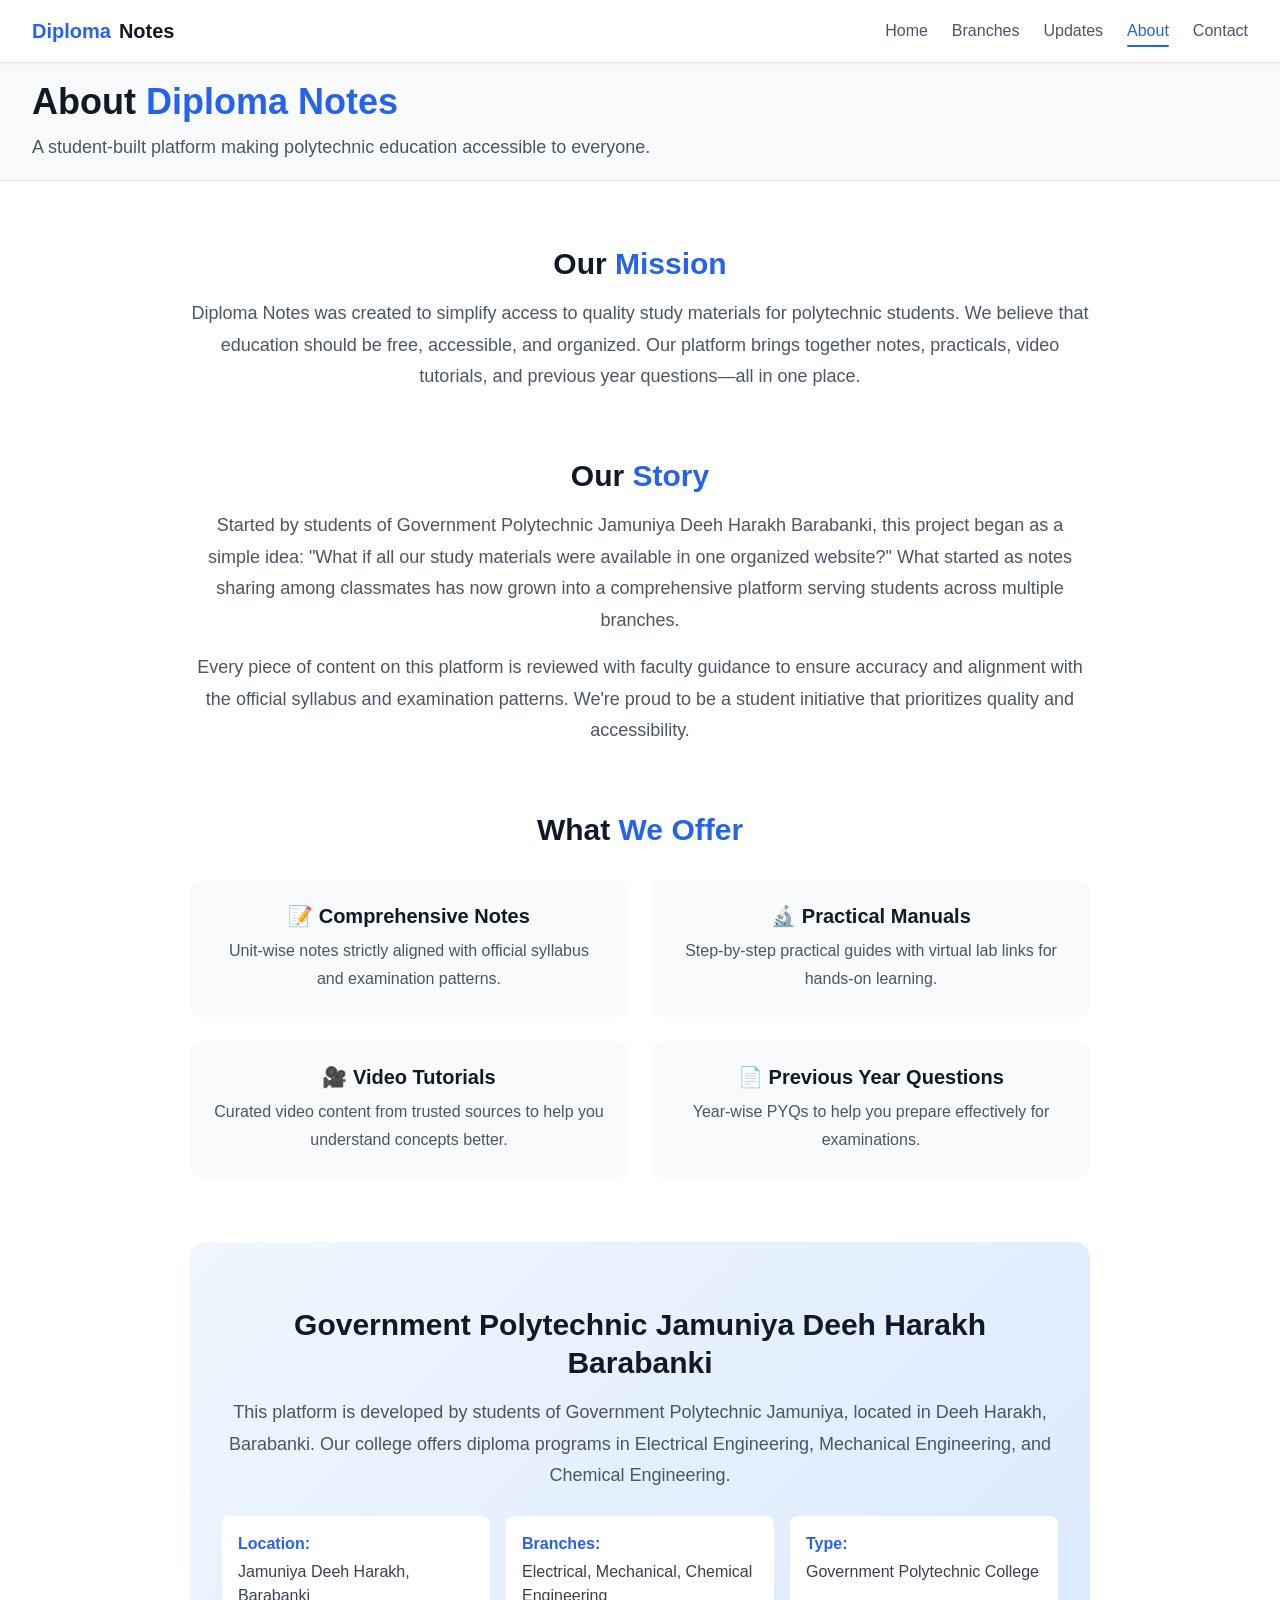
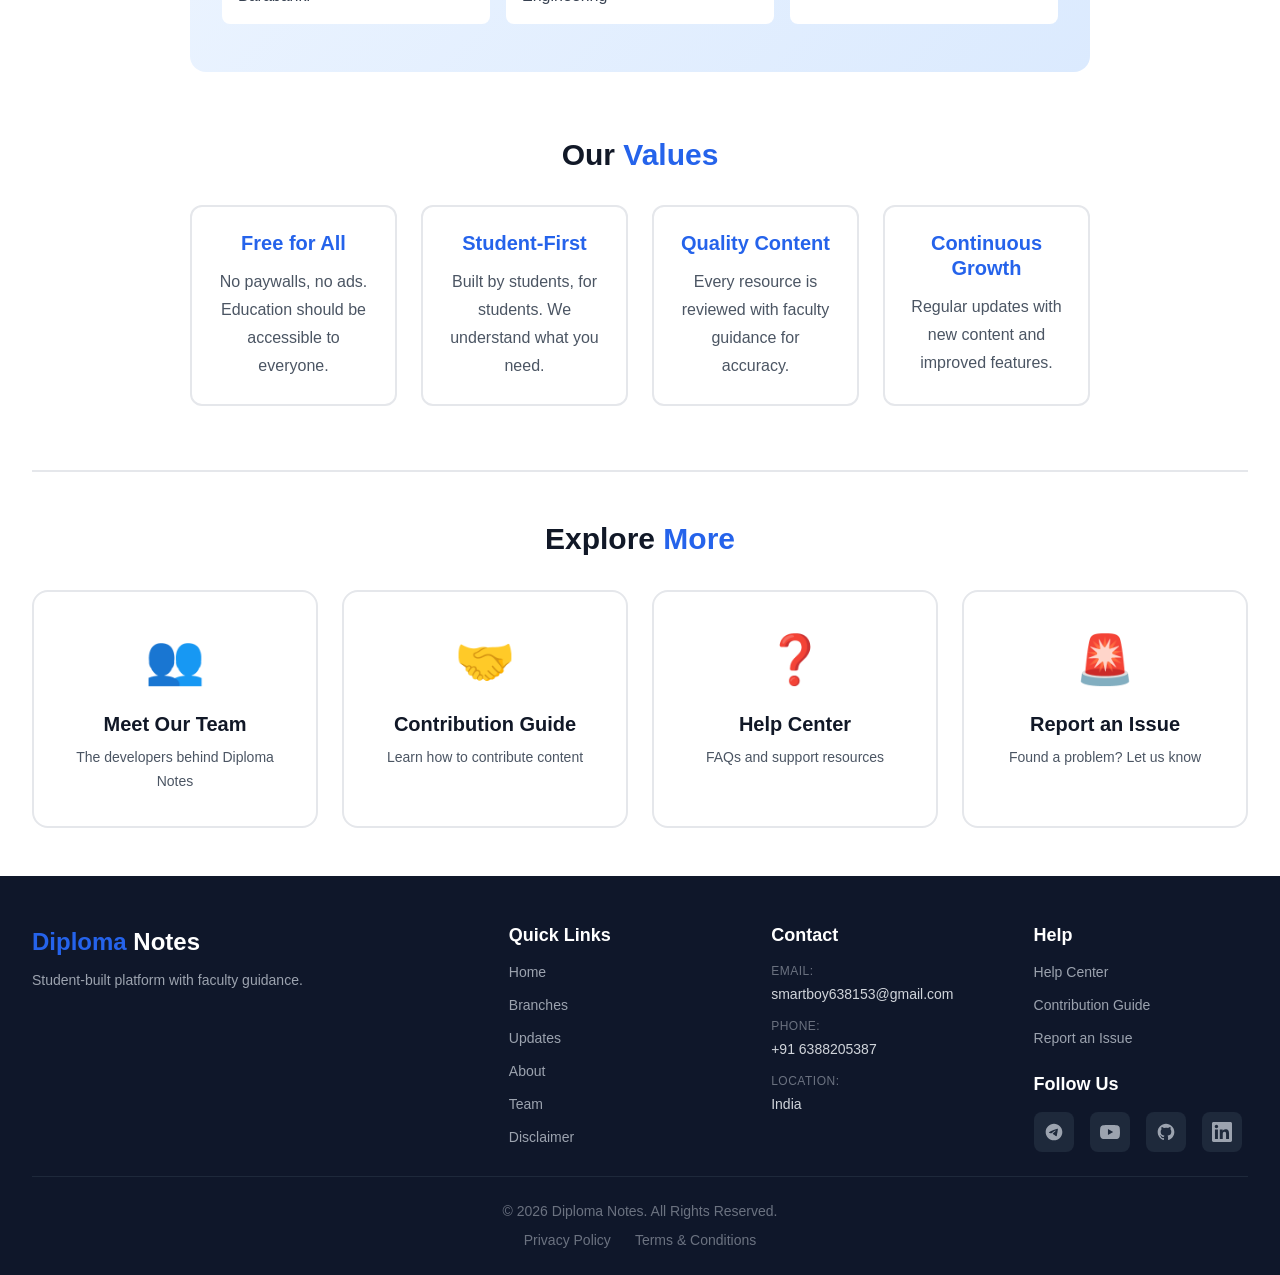
==== commit f0c0aee6: "updated contact form logic" ====
--- a/about.html
+++ b/about.html
@@ -46,7 +46,7 @@
   <section class="page-header">
     <div class="container">
       <div class="page-header-content">
-        <h1 class="page-title">About Diploma Notes</h1>
+        <h1 class="page-title">About <span class="text-highlight">Diploma Notes</span></h1>
         <p class="page-description">
           A student-built platform making polytechnic education accessible to everyone.
         </p>
@@ -60,8 +60,8 @@
       
       <!-- Mission -->
       <div class="about-content-block">
-        <div class="about-icon">🎯</div>
-        <h2 class="about-content-title">Our Mission</h2>
+        <div class="about-icon"></div>
+        <h2 class="about-content-title">Our <span class="text-highlight">Mission</span></h2>
         <p class="about-content-text">
           Diploma Notes was created to simplify access to quality study materials for polytechnic students. 
           We believe that education should be free, accessible, and organized. Our platform brings together 
@@ -71,8 +71,8 @@
       
       <!-- Story -->
       <div class="about-content-block">
-        <div class="about-icon">📚</div>
-        <h2 class="about-content-title">Our Story</h2>
+        <div class="about-icon"></div>
+        <h2 class="about-content-title">Our <span class="text-highlight">Story</span></h2>
         <p class="about-content-text">
           Started by students of Government Polytechnic Jamuniya Deeh Harakh Barabanki, this project 
           began as a simple idea: "What if all our study materials were available in one organized website?" 
@@ -88,8 +88,8 @@
       
       <!-- What We Offer -->
       <div class="about-content-block">
-        <div class="about-icon">✨</div>
-        <h2 class="about-content-title">What We Offer</h2>
+        <div class="about-icon"></div>
+        <h2 class="about-content-title">What <span class="text-highlight">We Offer</span></h2>
         <div class="about-features-grid">
           <div class="about-feature-item">
             <h3>📝 Comprehensive Notes</h3>
@@ -112,16 +112,16 @@
       
       <!-- College Info -->
       <div class="about-content-block about-college">
-        <div class="about-icon">🏫</div>
+        <div class="about-icon"></div>
         <h2 class="about-content-title">Government Polytechnic Jamuniya Deeh Harakh Barabanki</h2>
         <p class="about-content-text">
-          This platform is developed by students of Government Polytechnic Jaunpura, located in Okalh Jasoda, 
-          Bandikui. Our college offers diploma programs in Electrical Engineering, Mechanical Engineering, 
+          This platform is developed by students of Government Polytechnic Jamuniya, located in Deeh Harakh, 
+          Barabanki. Our college offers diploma programs in Electrical Engineering, Mechanical Engineering, 
           and Chemical Engineering.
         </p>
         <div class="college-info-grid">
           <div class="college-info-item">
-            <strong>Location:</strong> Okalh Jasoda, Bandikui, Rajasthan
+            <strong>Location:</strong> Jamuniya Deeh Harakh, Barabanki
           </div>
           <div class="college-info-item">
             <strong>Branches:</strong> Electrical, Mechanical, Chemical Engineering
@@ -134,8 +134,8 @@
       
       <!-- Values -->
       <div class="about-content-block">
-        <div class="about-icon">💎</div>
-        <h2 class="about-content-title">Our Values</h2>
+        <div class="about-icon"></div>
+        <h2 class="about-content-title">Our <span class="text-highlight">Values</span></h2>
         <div class="about-values-grid">
           <div class="about-value-card">
             <h3>Free for All</h3>
@@ -158,7 +158,7 @@
       
       <!-- Quick Links -->
       <div class="about-quick-links">
-        <h2>Explore More</h2>
+        <h2>Explore  <span class="text-highlight">More</span></h2>
         <div class="quick-links-grid">
           <a href="team.html" class="quick-link-card">
             <div class="quick-link-icon">👥</div>
@@ -167,7 +167,7 @@
           </a>
           <a href="contribute.html" class="quick-link-card">
             <div class="quick-link-icon">🤝</div>
-            <h3>Contribution Guide</h3>
+            <h3>Contribution Guide </h3>
             <p>Learn how to contribute content</p>
           </a>
           <a href="help.html" class="quick-link-card">
--- a/css/_base.css
+++ b/css/_base.css
@@ -75,9 +75,10 @@
   transition: color var(--transition-fast);
 }
 
-a:hover {
+/* a:hover {
   color: var(--color-primary-dark);
-}
+  
+} */
 
 /* ===== STRONG & EMPHASIS ===== */
 strong, b {
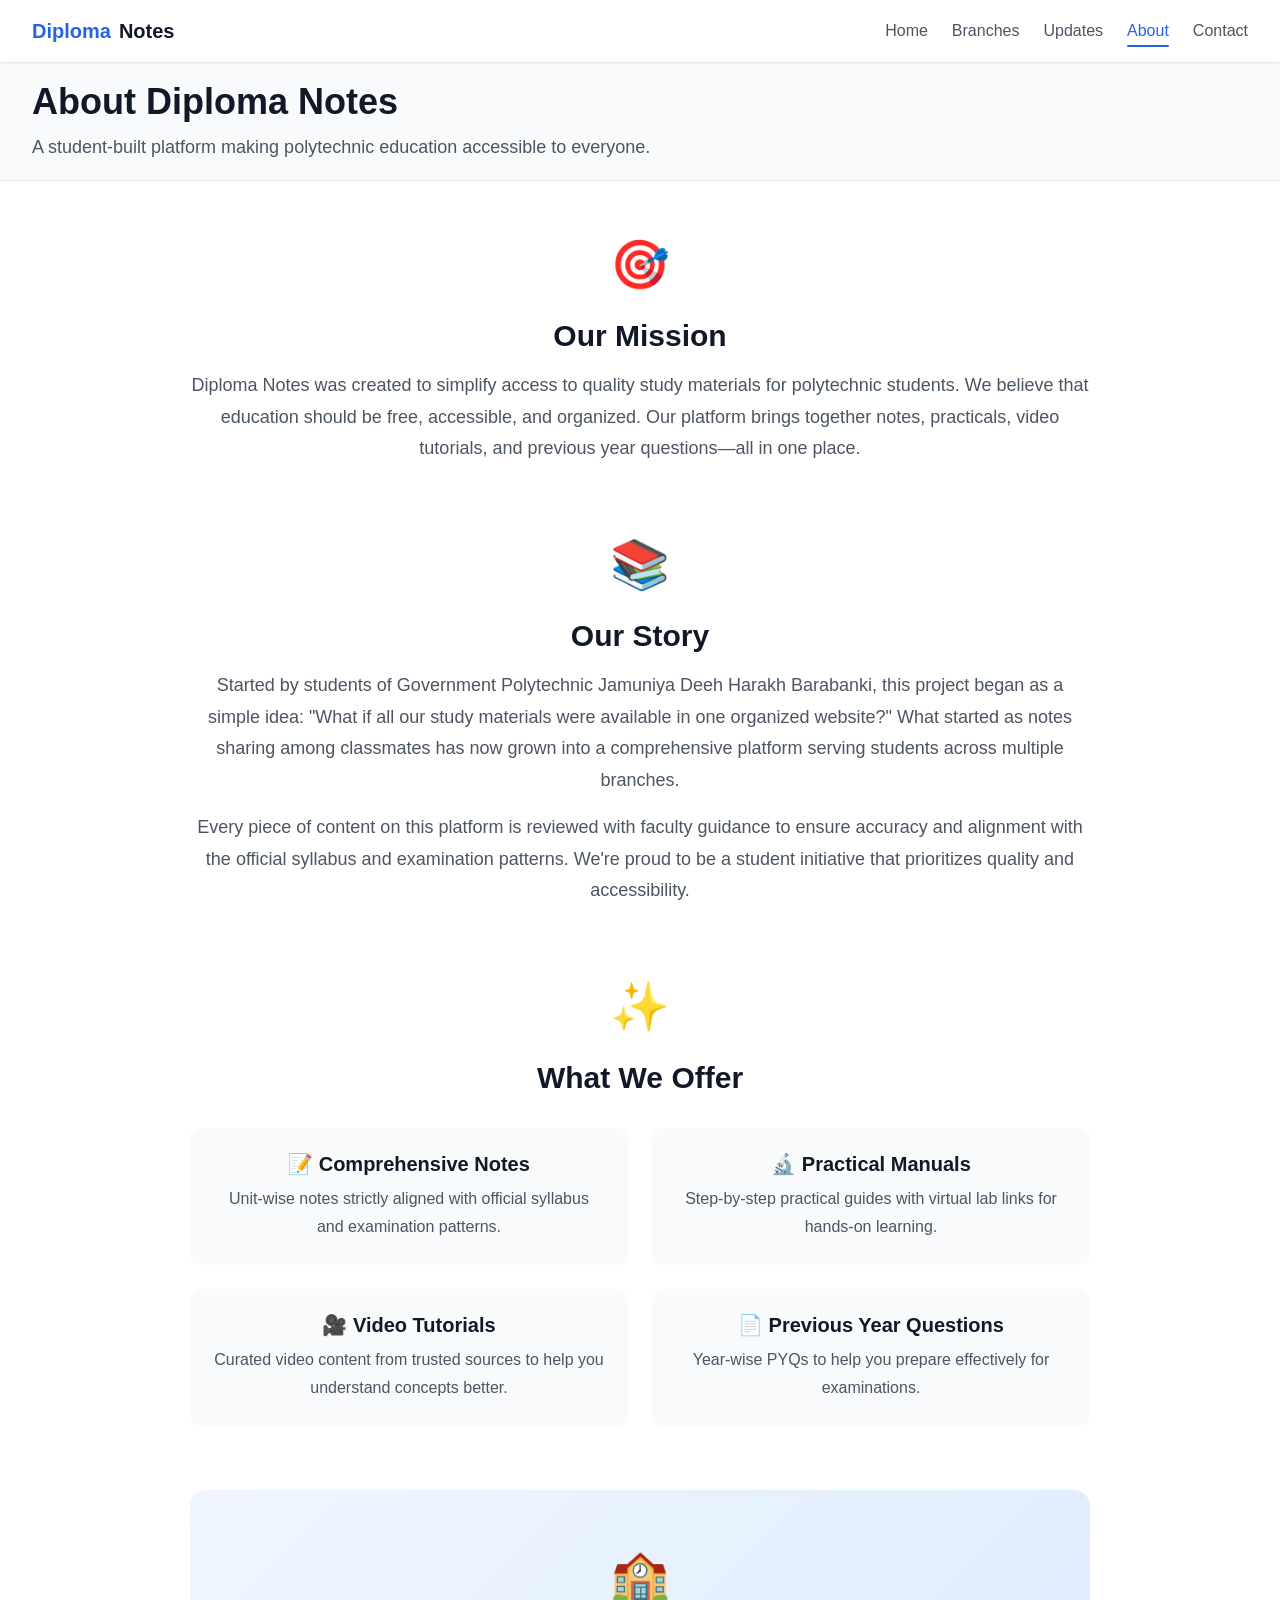
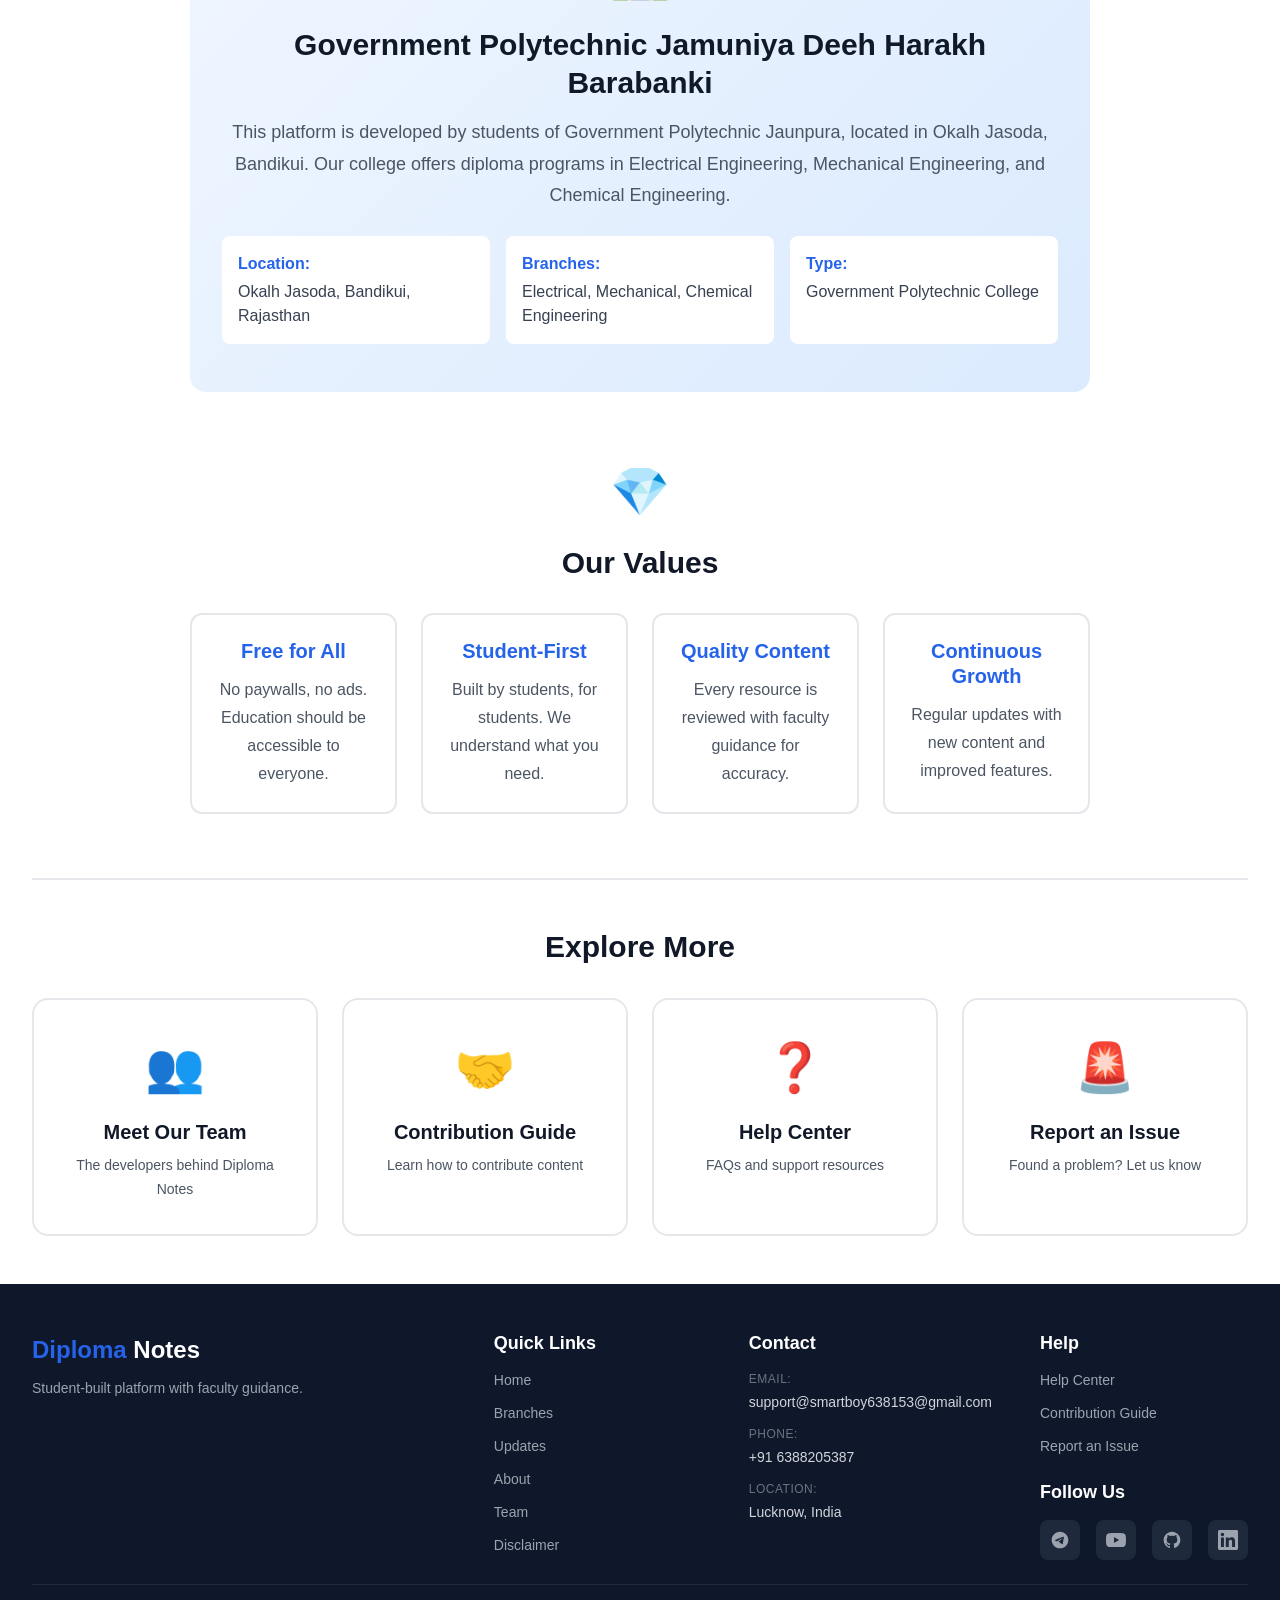
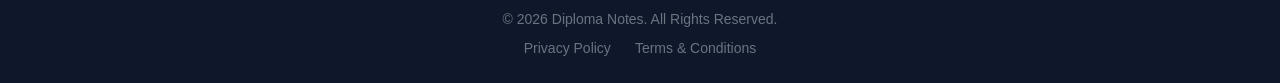
==== commit b6628526: "updated final" ====
--- a/about.html
+++ b/about.html
@@ -46,7 +46,7 @@
   <section class="page-header">
     <div class="container">
       <div class="page-header-content">
-        <h1 class="page-title">About <span class="text-highlight">Diploma Notes</span></h1>
+        <h1 class="page-title">About Diploma Notes</h1>
         <p class="page-description">
           A student-built platform making polytechnic education accessible to everyone.
         </p>
@@ -60,8 +60,8 @@
       
       <!-- Mission -->
       <div class="about-content-block">
-        <div class="about-icon"></div>
-        <h2 class="about-content-title">Our <span class="text-highlight">Mission</span></h2>
+        <div class="about-icon">🎯</div>
+        <h2 class="about-content-title">Our Mission</h2>
         <p class="about-content-text">
           Diploma Notes was created to simplify access to quality study materials for polytechnic students. 
           We believe that education should be free, accessible, and organized. Our platform brings together 
@@ -71,8 +71,8 @@
       
       <!-- Story -->
       <div class="about-content-block">
-        <div class="about-icon"></div>
-        <h2 class="about-content-title">Our <span class="text-highlight">Story</span></h2>
+        <div class="about-icon">📚</div>
+        <h2 class="about-content-title">Our Story</h2>
         <p class="about-content-text">
           Started by students of Government Polytechnic Jamuniya Deeh Harakh Barabanki, this project 
           began as a simple idea: "What if all our study materials were available in one organized website?" 
@@ -88,8 +88,8 @@
       
       <!-- What We Offer -->
       <div class="about-content-block">
-        <div class="about-icon"></div>
-        <h2 class="about-content-title">What <span class="text-highlight">We Offer</span></h2>
+        <div class="about-icon">✨</div>
+        <h2 class="about-content-title">What We Offer</h2>
         <div class="about-features-grid">
           <div class="about-feature-item">
             <h3>📝 Comprehensive Notes</h3>
@@ -112,16 +112,16 @@
       
       <!-- College Info -->
       <div class="about-content-block about-college">
-        <div class="about-icon"></div>
+        <div class="about-icon">🏫</div>
         <h2 class="about-content-title">Government Polytechnic Jamuniya Deeh Harakh Barabanki</h2>
         <p class="about-content-text">
-          This platform is developed by students of Government Polytechnic Jamuniya, located in Deeh Harakh, 
-          Barabanki. Our college offers diploma programs in Electrical Engineering, Mechanical Engineering, 
+          This platform is developed by students of Government Polytechnic Jaunpura, located in Okalh Jasoda, 
+          Bandikui. Our college offers diploma programs in Electrical Engineering, Mechanical Engineering, 
           and Chemical Engineering.
         </p>
         <div class="college-info-grid">
           <div class="college-info-item">
-            <strong>Location:</strong> Jamuniya Deeh Harakh, Barabanki
+            <strong>Location:</strong> Okalh Jasoda, Bandikui, Rajasthan
           </div>
           <div class="college-info-item">
             <strong>Branches:</strong> Electrical, Mechanical, Chemical Engineering
@@ -134,8 +134,8 @@
       
       <!-- Values -->
       <div class="about-content-block">
-        <div class="about-icon"></div>
-        <h2 class="about-content-title">Our <span class="text-highlight">Values</span></h2>
+        <div class="about-icon">💎</div>
+        <h2 class="about-content-title">Our Values</h2>
         <div class="about-values-grid">
           <div class="about-value-card">
             <h3>Free for All</h3>
@@ -158,7 +158,7 @@
       
       <!-- Quick Links -->
       <div class="about-quick-links">
-        <h2>Explore  <span class="text-highlight">More</span></h2>
+        <h2>Explore More</h2>
         <div class="quick-links-grid">
           <a href="team.html" class="quick-link-card">
             <div class="quick-link-icon">👥</div>
@@ -167,7 +167,7 @@
           </a>
           <a href="contribute.html" class="quick-link-card">
             <div class="quick-link-icon">🤝</div>
-            <h3>Contribution Guide </h3>
+            <h3>Contribution Guide</h3>
             <p>Learn how to contribute content</p>
           </a>
           <a href="help.html" class="quick-link-card">
@@ -187,33 +187,38 @@
   </section>
   
   <!-- ===== FOOTER ===== -->
-  <footer class="footer">
+ <footer class="footer">
     <div class="container">
       <div class="footer-container">
+        <!-- Brand Column -->
         <div class="footer-brand">
           <div class="footer-logo">
             <span class="footer-logo-diploma">Diploma</span> Notes
           </div>
-          <p class="footer-tagline">Student-built platform with faculty guidance.</p>
+          <p class="footer-tagline">
+            Student-built platform with faculty guidance.
+          </p>
         </div>
         
+        <!-- Quick Links -->
         <div>
           <h3 class="footer-section-title">Quick Links</h3>
           <div class="footer-links">
             <a href="index.html" class="footer-link">Home</a>
             <a href="index.html#branches" class="footer-link">Branches</a>
-            <a href="index.html#updates" class="footer-link">Updates</a>
+            <a href="updates.html" class="footer-link">Updates</a>
             <a href="about.html" class="footer-link">About</a>
             <a href="team.html" class="footer-link">Team</a>
             <a href="disclaimer.html" class="footer-link">Disclaimer</a>
           </div>
         </div>
         
+        <!-- Contact -->
         <div>
           <h3 class="footer-section-title">Contact</h3>
           <div class="footer-contact-item">
             <span class="footer-contact-label">Email:</span>
-            <span class="footer-contact-value">smartboy638153@gmail.com</span>
+            <span class="footer-contact-value">support@smartboy638153@gmail.com</span>
           </div>
           <div class="footer-contact-item">
             <span class="footer-contact-label">Phone:</span>
@@ -221,18 +226,20 @@
           </div>
           <div class="footer-contact-item">
             <span class="footer-contact-label">Location:</span>
-            <span class="footer-contact-value">India</span>
+            <span class="footer-contact-value">Lucknow, India</span>
           </div>
         </div>
         
+        <!-- Help -->
         <div>
           <h3 class="footer-section-title">Help</h3>
           <div class="footer-links">
             <a href="help.html" class="footer-link">Help Center</a>
-            <a href="contribute.html" class="footer-link">Contribution Guide</a>
+            <a href="contributors.html" class="footer-link">Contribution Guide</a>
             <a href="report.html" class="footer-link">Report an Issue</a>
           </div>
           
+          <!-- Social Links -->
           <h3 class="footer-section-title" style="margin-top: var(--space-6);">Follow Us</h3>
           <div class="footer-social">
             <a href="#" class="footer-social-link" aria-label="Telegram">
@@ -259,11 +266,14 @@
         </div>
       </div>
       
+      <!-- Footer Bottom -->
       <div class="footer-bottom">
-        <p class="footer-copyright">© 2026 Diploma Notes. All Rights Reserved.</p>
+        <p class="footer-copyright">
+          © 2026 Diploma Notes. All Rights Reserved.
+        </p>
         <div class="footer-legal-links">
-          <a href="disclaimer.html#privacy" class="footer-legal-link">Privacy Policy</a>
-          <a href="disclaimer.html#terms" class="footer-legal-link">Terms & Conditions</a>
+          <a href="about.html#privacy" class="footer-legal-link">Privacy Policy</a>
+          <a href="about.html#terms" class="footer-legal-link">Terms & Conditions</a>
         </div>
       </div>
     </div>
--- a/css/_base.css
+++ b/css/_base.css
@@ -76,8 +76,8 @@
 }
 
 /* a:hover {
-  color: var(--color-primary-dark);
-  
+  background-color: var(--color-primary-dark);
+
 } */
 
 /* ===== STRONG & EMPHASIS ===== */
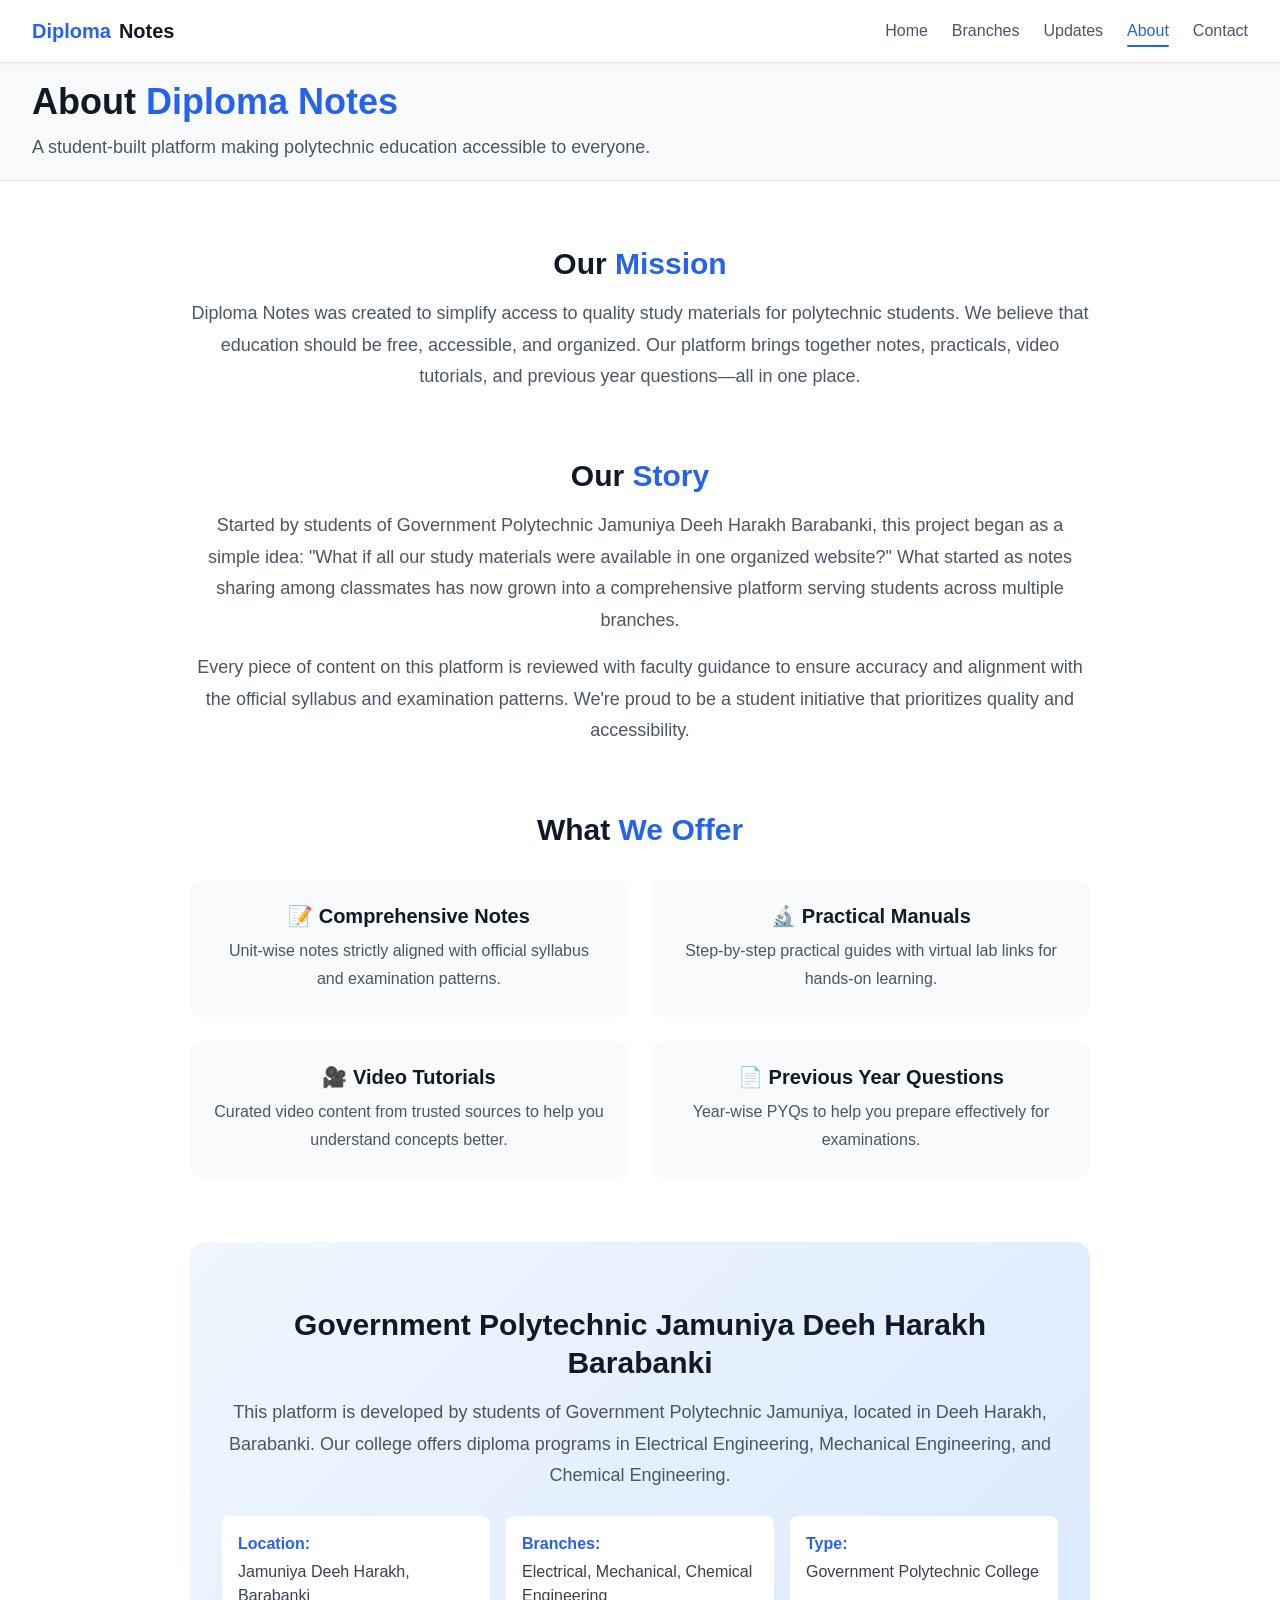
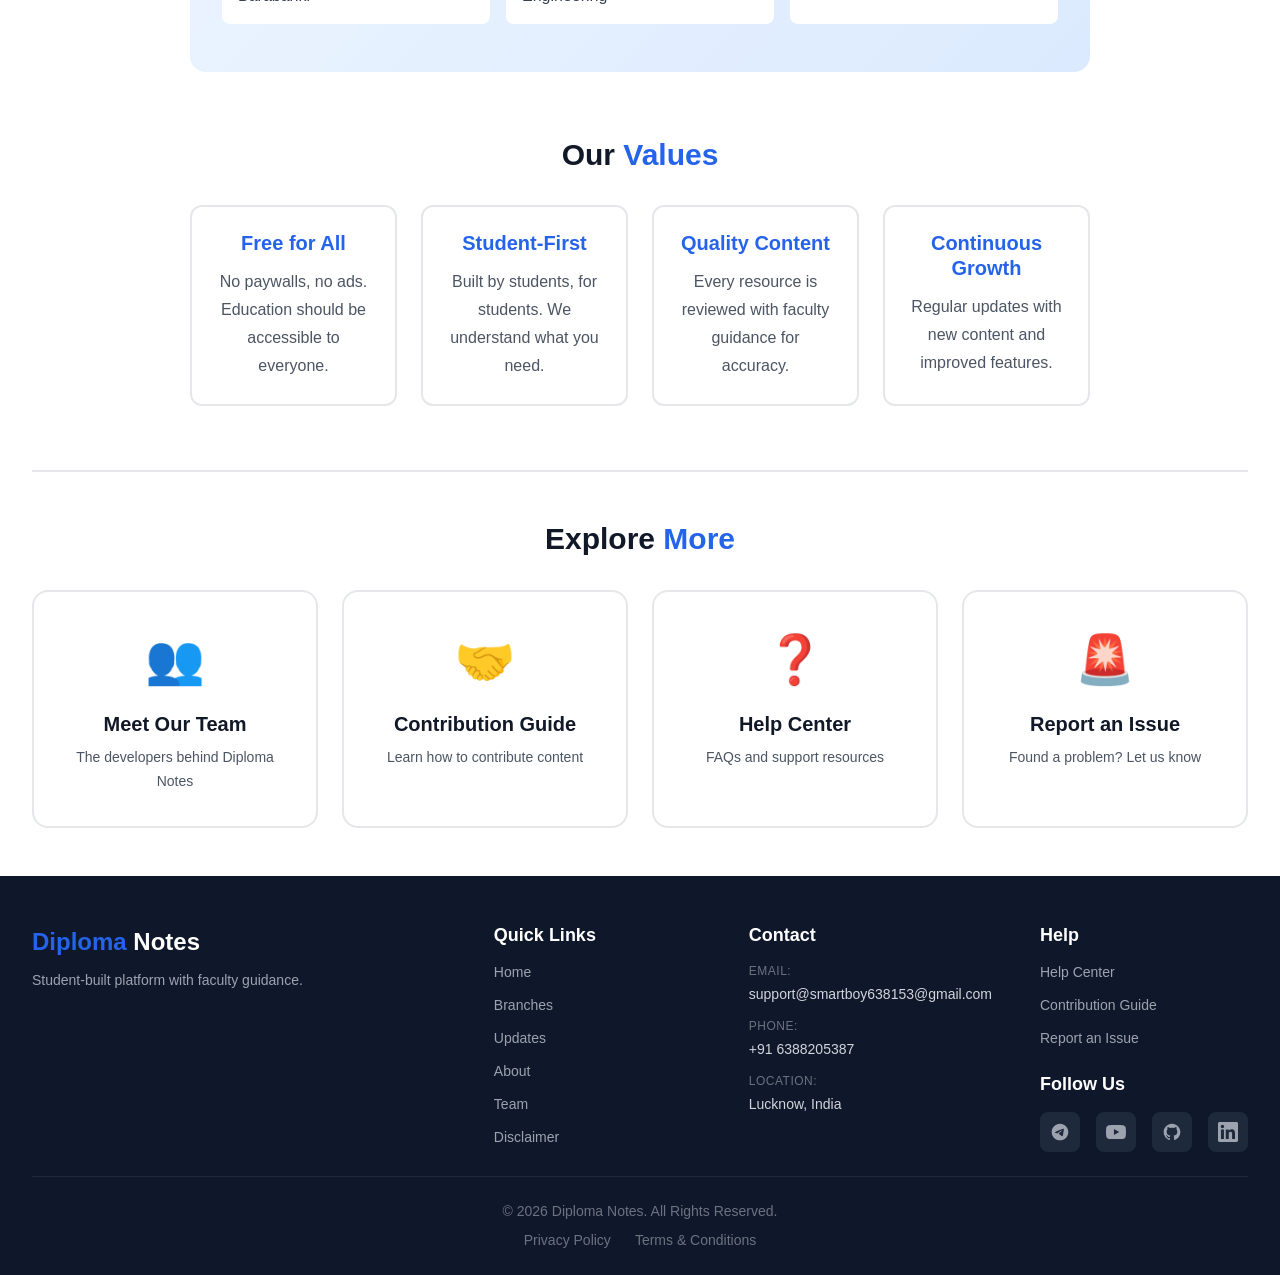
==== commit 12ed371f: "Fixed routing and recently viewed" ====
--- a/about.html
+++ b/about.html
@@ -46,7 +46,7 @@
   <section class="page-header">
     <div class="container">
       <div class="page-header-content">
-        <h1 class="page-title">About Diploma Notes</h1>
+        <h1 class="page-title">About <span class="text-highlight">Diploma Notes</span></h1>
         <p class="page-description">
           A student-built platform making polytechnic education accessible to everyone.
         </p>
@@ -60,8 +60,8 @@
       
       <!-- Mission -->
       <div class="about-content-block">
-        <div class="about-icon">🎯</div>
-        <h2 class="about-content-title">Our Mission</h2>
+        <div class="about-icon"></div>
+        <h2 class="about-content-title">Our <span class="text-highlight">Mission</span></h2>
         <p class="about-content-text">
           Diploma Notes was created to simplify access to quality study materials for polytechnic students. 
           We believe that education should be free, accessible, and organized. Our platform brings together 
@@ -71,8 +71,8 @@
       
       <!-- Story -->
       <div class="about-content-block">
-        <div class="about-icon">📚</div>
-        <h2 class="about-content-title">Our Story</h2>
+        <div class="about-icon"></div>
+        <h2 class="about-content-title">Our <span class="text-highlight">Story</span></h2>
         <p class="about-content-text">
           Started by students of Government Polytechnic Jamuniya Deeh Harakh Barabanki, this project 
           began as a simple idea: "What if all our study materials were available in one organized website?" 
@@ -88,8 +88,8 @@
       
       <!-- What We Offer -->
       <div class="about-content-block">
-        <div class="about-icon">✨</div>
-        <h2 class="about-content-title">What We Offer</h2>
+        <div class="about-icon"></div>
+        <h2 class="about-content-title">What <span class="text-highlight">We Offer</span></h2>
         <div class="about-features-grid">
           <div class="about-feature-item">
             <h3>📝 Comprehensive Notes</h3>
@@ -112,16 +112,16 @@
       
       <!-- College Info -->
       <div class="about-content-block about-college">
-        <div class="about-icon">🏫</div>
+        <div class="about-icon"></div>
         <h2 class="about-content-title">Government Polytechnic Jamuniya Deeh Harakh Barabanki</h2>
         <p class="about-content-text">
-          This platform is developed by students of Government Polytechnic Jaunpura, located in Okalh Jasoda, 
-          Bandikui. Our college offers diploma programs in Electrical Engineering, Mechanical Engineering, 
+          This platform is developed by students of Government Polytechnic Jamuniya, located in Deeh Harakh, 
+          Barabanki. Our college offers diploma programs in Electrical Engineering, Mechanical Engineering, 
           and Chemical Engineering.
         </p>
         <div class="college-info-grid">
           <div class="college-info-item">
-            <strong>Location:</strong> Okalh Jasoda, Bandikui, Rajasthan
+            <strong>Location:</strong> Jamuniya Deeh Harakh, Barabanki
           </div>
           <div class="college-info-item">
             <strong>Branches:</strong> Electrical, Mechanical, Chemical Engineering
@@ -134,8 +134,8 @@
       
       <!-- Values -->
       <div class="about-content-block">
-        <div class="about-icon">💎</div>
-        <h2 class="about-content-title">Our Values</h2>
+        <div class="about-icon"></div>
+        <h2 class="about-content-title">Our <span class="text-highlight">Values</span></h2>
         <div class="about-values-grid">
           <div class="about-value-card">
             <h3>Free for All</h3>
@@ -158,7 +158,7 @@
       
       <!-- Quick Links -->
       <div class="about-quick-links">
-        <h2>Explore More</h2>
+        <h2>Explore  <span class="text-highlight">More</span></h2>
         <div class="quick-links-grid">
           <a href="team.html" class="quick-link-card">
             <div class="quick-link-icon">👥</div>
@@ -167,7 +167,7 @@
           </a>
           <a href="contribute.html" class="quick-link-card">
             <div class="quick-link-icon">🤝</div>
-            <h3>Contribution Guide</h3>
+            <h3>Contribution Guide </h3>
             <p>Learn how to contribute content</p>
           </a>
           <a href="help.html" class="quick-link-card">
--- a/css/_base.css
+++ b/css/_base.css
@@ -76,8 +76,13 @@
 }
 
 /* a:hover {
+<<<<<<< HEAD
+  color: var(--color-primary-dark);
+  
+=======
   background-color: var(--color-primary-dark);
 
+>>>>>>> fix-work
 } */
 
 /* ===== STRONG & EMPHASIS ===== */
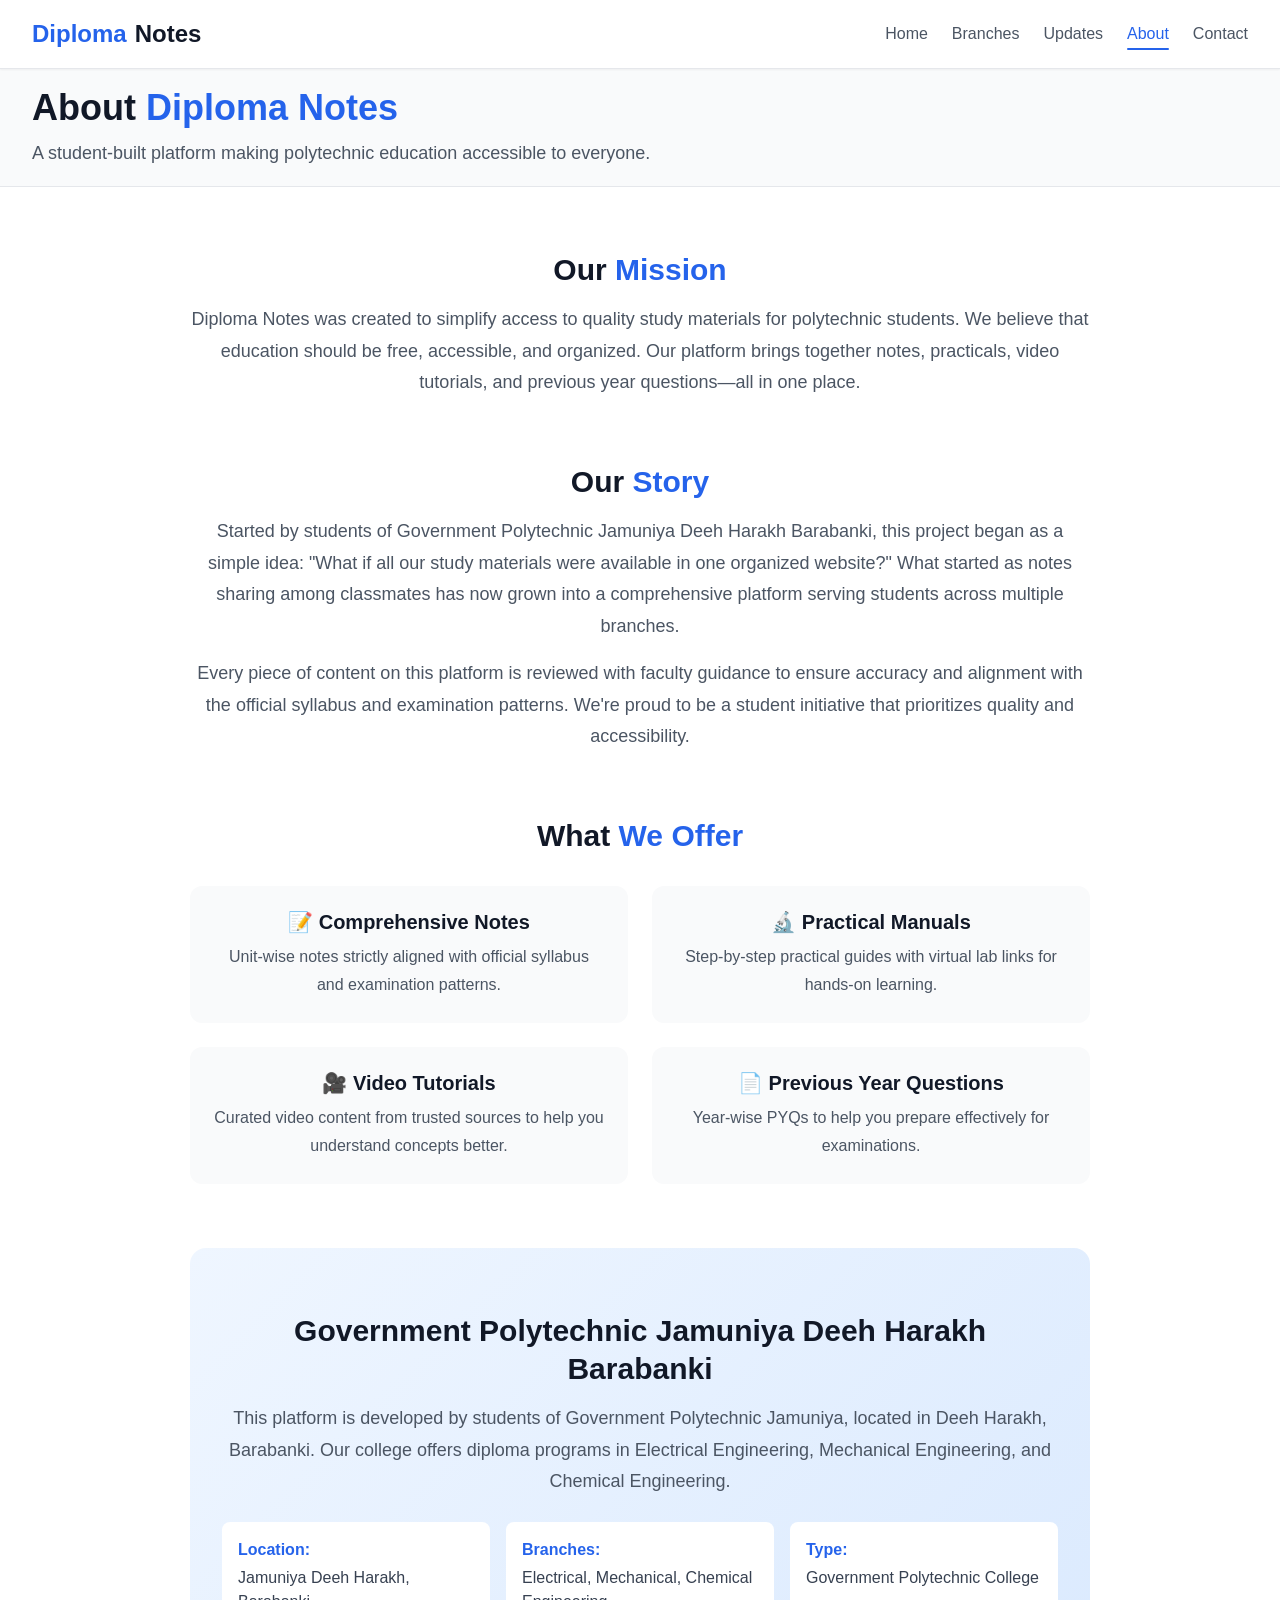
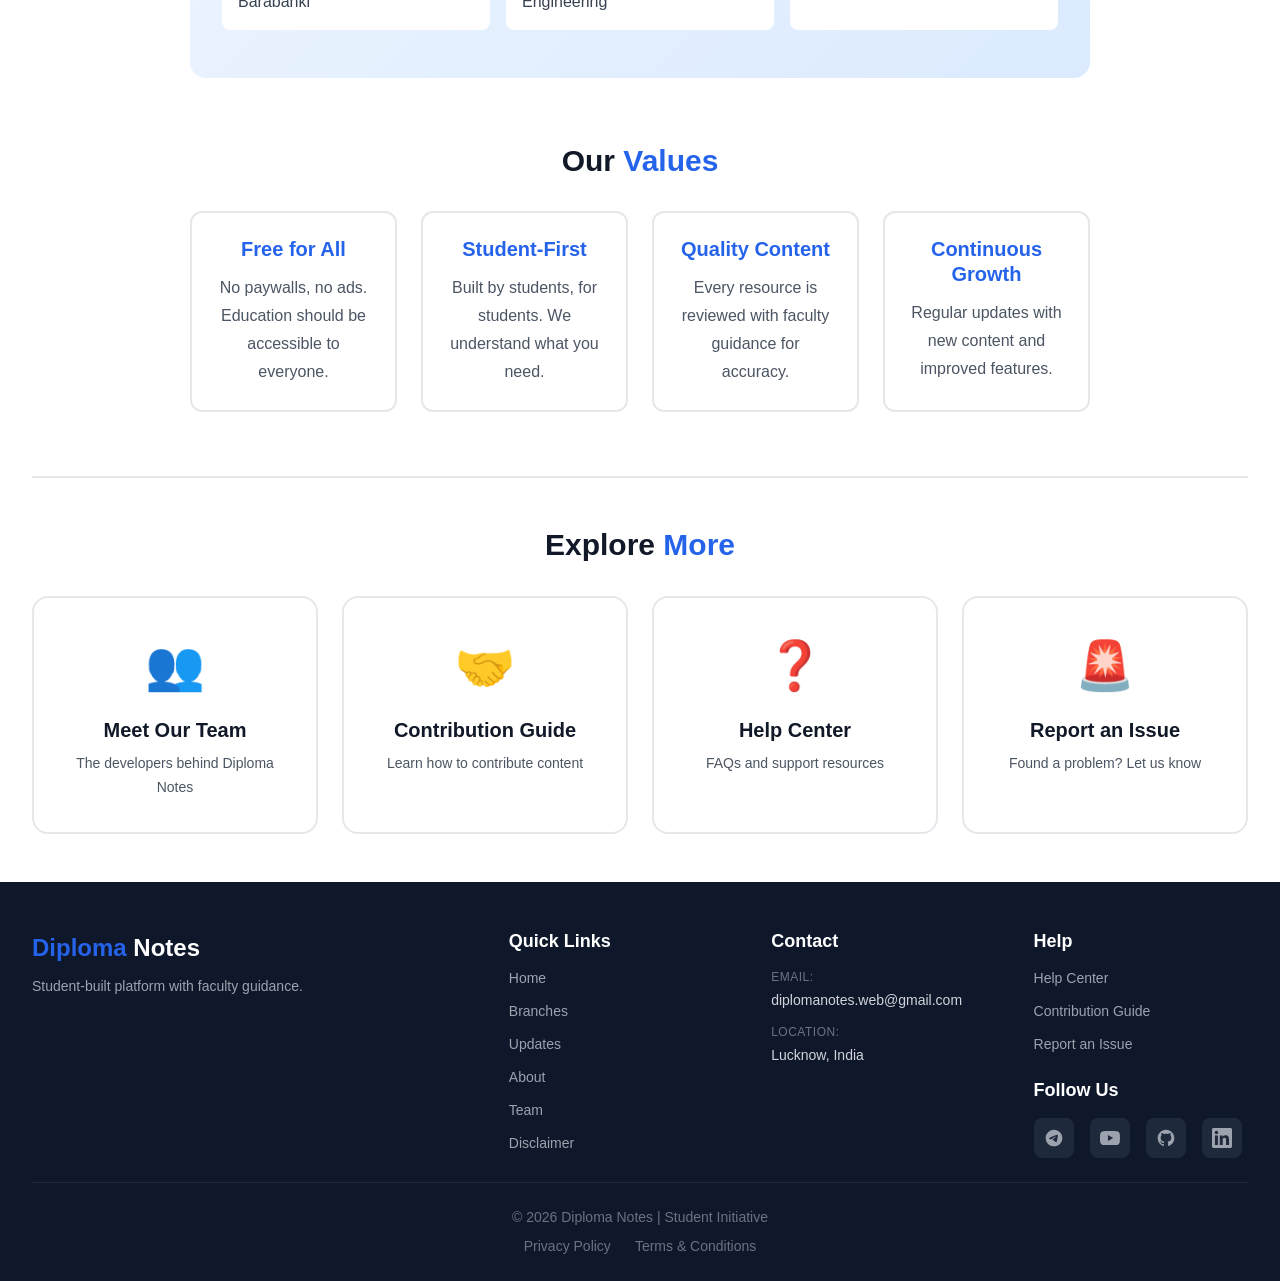
==== commit 5ccdb915: "maximum final emails and number remove" ====
--- a/about.html
+++ b/about.html
@@ -165,7 +165,7 @@
             <h3>Meet Our Team</h3>
             <p>The developers behind Diploma Notes</p>
           </a>
-          <a href="contribute.html" class="quick-link-card">
+          <a href="contributors.html" class="quick-link-card">
             <div class="quick-link-icon">🤝</div>
             <h3>Contribution Guide </h3>
             <p>Learn how to contribute content</p>
@@ -218,12 +218,12 @@
           <h3 class="footer-section-title">Contact</h3>
           <div class="footer-contact-item">
             <span class="footer-contact-label">Email:</span>
-            <span class="footer-contact-value">support@smartboy638153@gmail.com</span>
-          </div>
-          <div class="footer-contact-item">
+            <span class="footer-contact-value">diplomanotes.web@gmail.com</span>
+          </div>
+          <!-- <div class="footer-contact-item">
             <span class="footer-contact-label">Phone:</span>
             <span class="footer-contact-value">+91 6388205387</span>
-          </div>
+          </div> -->
           <div class="footer-contact-item">
             <span class="footer-contact-label">Location:</span>
             <span class="footer-contact-value">Lucknow, India</span>
@@ -269,11 +269,11 @@
       <!-- Footer Bottom -->
       <div class="footer-bottom">
         <p class="footer-copyright">
-          © 2026 Diploma Notes. All Rights Reserved.
+          © 2026 Diploma Notes | Student Initiative
         </p>
         <div class="footer-legal-links">
-          <a href="about.html#privacy" class="footer-legal-link">Privacy Policy</a>
-          <a href="about.html#terms" class="footer-legal-link">Terms & Conditions</a>
+          <a href="disclaimer.html#privacy" class="footer-legal-link">Privacy Policy</a>
+          <a href="disclaimer.html#terms" class="footer-legal-link">Terms & Conditions</a>
         </div>
       </div>
     </div>
--- a/css/_layout.css
+++ b/css/_layout.css
@@ -32,7 +32,7 @@
 }
 
 .navbar-logo {
-  font-size: var(--text-xl);
+  font-size: var(--text-2xl);
   font-weight: var(--font-bold);
   color: var(--color-gray-900);
   text-decoration: none;
